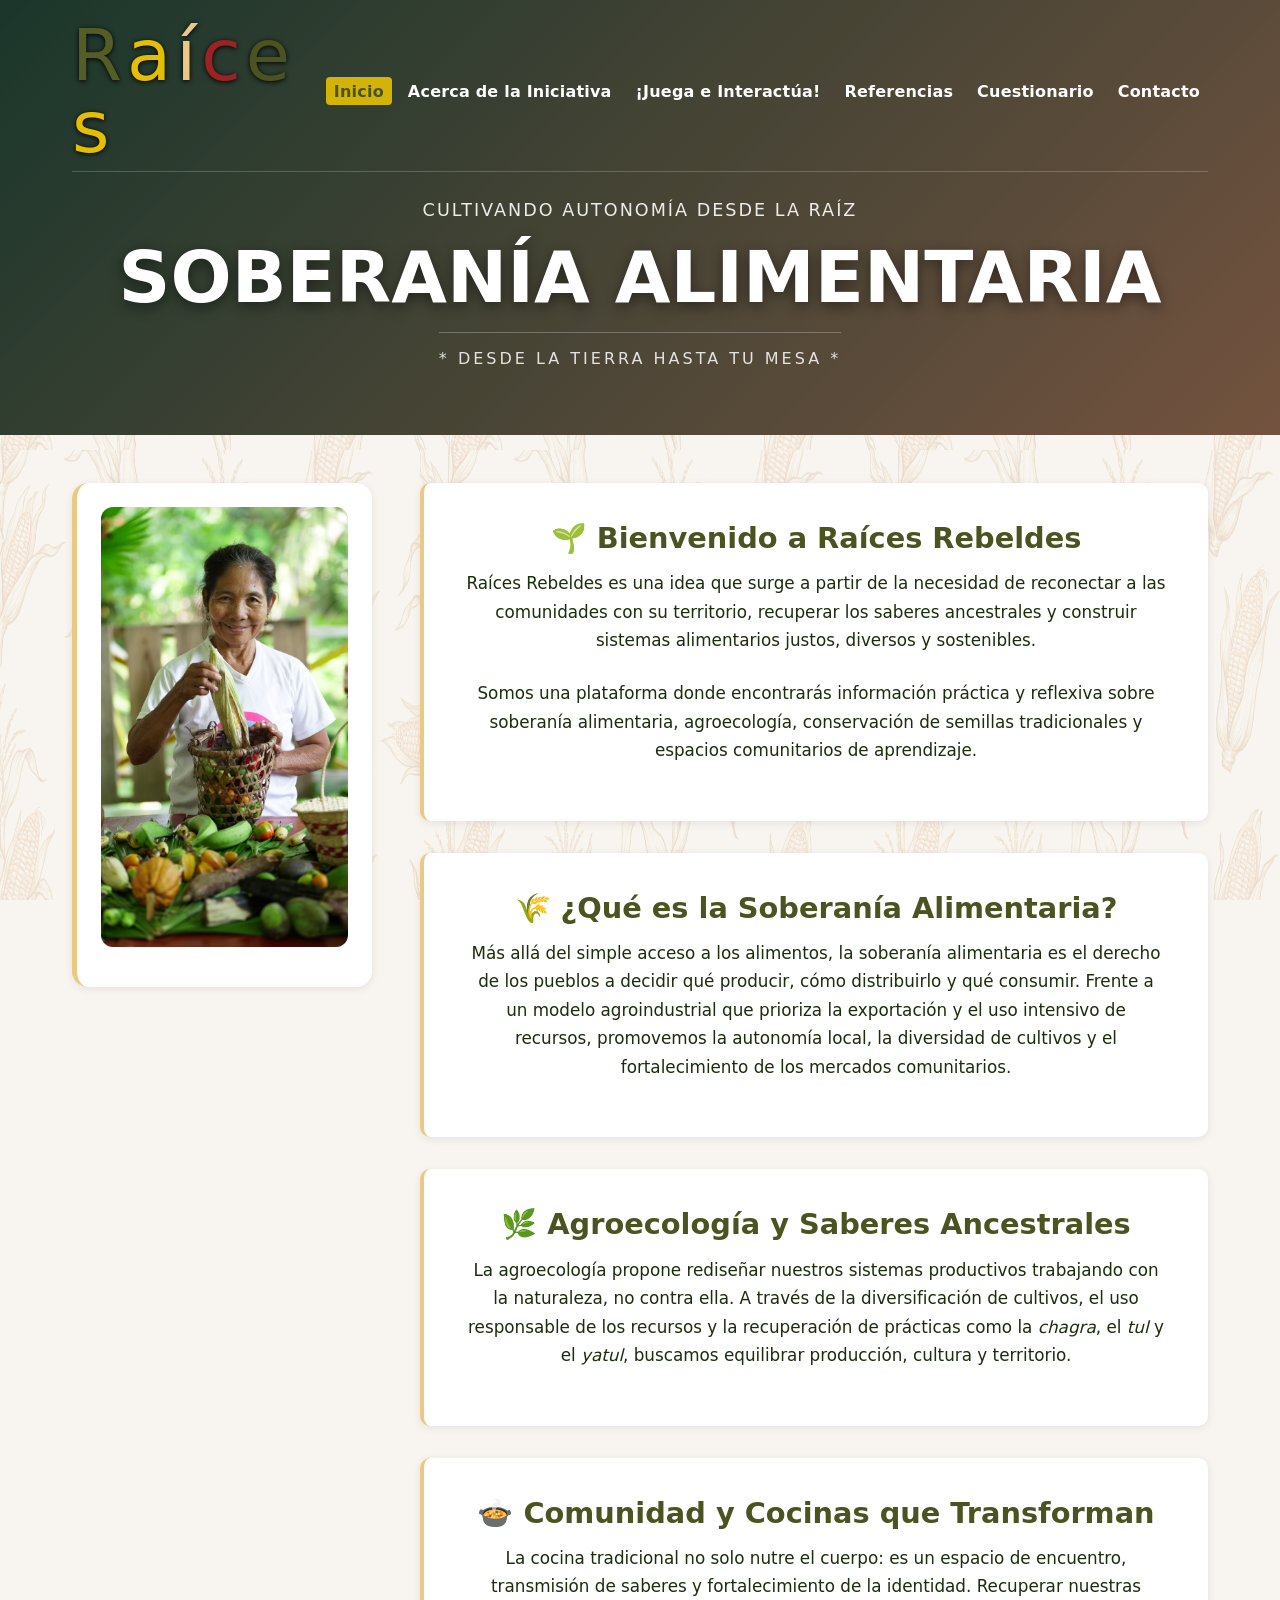
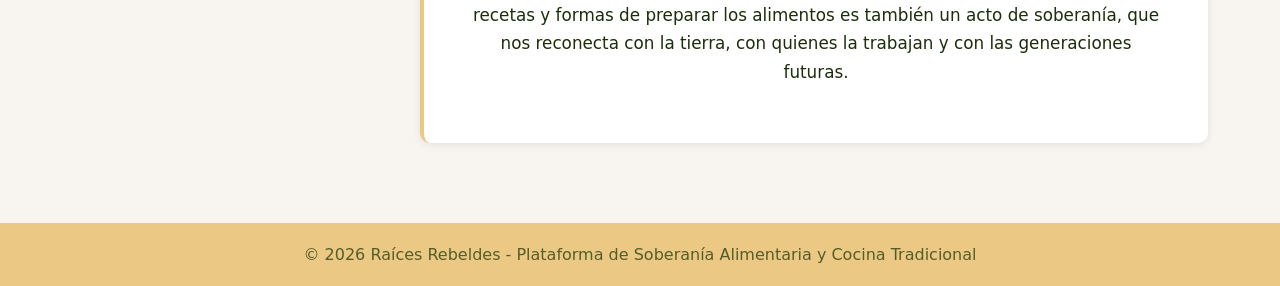
==== index.html @ 88f7b3e6 "Add files via upload" ====
<!DOCTYPE html>
<html lang="es">
<head>
     <link rel="icon" href="images/favicon.ico" type="image/ico">
    <meta charset="UTF-8">
    <meta name="viewport" content="width=device-width, initial-scale=1.0">
    <title>Raíces Rebeldes | Soberanía Alimentaria</title>
    <link rel="stylesheet" href="styles.css">
    <style>
        /* Layout específico para index con aside izquierdo */
        .page-layout {
            display: flex;
            gap: 3rem;
            max-width: 1200px;
            margin: 0 auto;
            padding: 3rem 2rem;
            width: 100%;
            align-items: flex-start;
        }

        .sidebar-left {
            flex: 0 0 300px;
            position: sticky;
            top: 2rem;
            height: fit-content;
            background: white;
            padding: 1.5rem;
            border-radius: 16px;
            box-shadow: var(--shadow-sm);
            border-left: 5px solid var(--color-earth);
        }

        .sidebar-image {
            width: 100%;
            height: auto;
            border-radius: 12px;
            margin-bottom: 1rem;
            object-fit: cover;
            display: block;
        }

        .sidebar-text {
            font-size: 0.95rem;
            color: var(--color-text);
            line-height: 1.6;
            font-weight: 500;
            margin: 0;
        }

        main {
            flex: 1;
            padding: 0;
            margin: 0;
        }

        /* Responsive: En móviles el aside se mueve arriba */
        @media (max-width: 900px) {
            .page-layout {
                flex-direction: column;
                padding: 2rem 1.5rem;
                gap: 2rem;
            }
            .sidebar-left {
                flex: none;
                width: 100%;
                position: static;
                order: -1;
            }
        }
    </style>
    <!-- Precarga la fuente del logo para eliminar el parpadeo -->
<link rel="preload" href="indiano.otf" as="font" type="font/otf" crossorigin>
</head>
<body class="page-home">
    <!-- HEADER RAÍCES REBELDES -->
    <header class="raícesrebeldes-header">
        <div class="container">
            <nav class="navbar">
                <div class="navbar-brand">
                    <a href="index.html" class="brand-title">
                        <span>R</span><span>a</span><span>í</span><span>c</span><span>e</span><span>s</span>
                        </a>
                </div>
                <button class="mobile-toggle" aria-label="Abrir menú">☰</button>
                
                <!-- MENÚ EXACTO COMO LO SOLICITASTE -->
                <ul class="nav-menu">
                    <li><a href="index.html">Inicio</a></li>
                    <li><a href="iniciativa.html">Acerca de la Iniciativa</a></li>
                    <li><a href="juegos.html">¡Juega e Interactúa!</a></li>
                    <li><a href="referencias.html">Referencias</a></li>
                    <li><a href="cuestionario.html">Cuestionario</a></li>
                    <li><a href="contacto.html">Contacto</a></li>
                </ul>
            </nav>
            
            <div class="hero-content">
                <span class="hero-subtitle">CULTIVANDO AUTONOMÍA DESDE LA RAÍZ</span>
                <h1 class="hero-title">SOBERANÍA ALIMENTARIA</h1>
                <p class="hero-tagline">* DESDE LA TIERRA HASTA TU MESA *</p>
            </div>
        </div>
    </header>

    <!-- CONTENIDO PRINCIPAL CON ASIDE IZQUIERDO -->
    <div class="page-layout">
        
        <!-- ASIDE IZQUIERDO -->
        <aside class="sidebar-left">
            <!-- REEMPLAZA "tu-imagen-aqui.jpg" CON LA RUTA REAL DE TU IMAGEN -->
            <img src="images/aside1.jpeg" alt="Mujer Indígena" class="sidebar-image">
        </aside>

        <!-- MAIN CONTENT -->
        <main>
            <div class="content-section">
                <div class="fade-in">
                    <h2>🌱 Bienvenido a Raíces Rebeldes</h2>
                    <p>Raíces Rebeldes es una idea que surge a partir de la necesidad de reconectar a las comunidades con su territorio, recuperar los saberes ancestrales y construir sistemas alimentarios justos, diversos y sostenibles.</p>
                    <p>Somos una plataforma donde encontrarás información práctica y reflexiva sobre soberanía alimentaria, agroecología, conservación de semillas tradicionales y espacios comunitarios de aprendizaje.</p>
                </div>
                
                <div class="fade-in">
                    <h2>🌾 ¿Qué es la Soberanía Alimentaria?</h2>
                    <p>Más allá del simple acceso a los alimentos, la soberanía alimentaria es el derecho de los pueblos a decidir qué producir, cómo distribuirlo y qué consumir. Frente a un modelo agroindustrial que prioriza la exportación y el uso intensivo de recursos, promovemos la autonomía local, la diversidad de cultivos y el fortalecimiento de los mercados comunitarios.</p>
                </div>
                
                <div class="fade-in">
                    <h2>🌿 Agroecología y Saberes Ancestrales</h2>
                    <p>La agroecología propone rediseñar nuestros sistemas productivos trabajando con la naturaleza, no contra ella. A través de la diversificación de cultivos, el uso responsable de los recursos y la recuperación de prácticas como la <em>chagra</em>, el <em>tul</em> y el <em>yatul</em>, buscamos equilibrar producción, cultura y territorio.</p>
                </div>
                
                <div class="fade-in">
                    <h2>🍲 Comunidad y Cocinas que Transforman</h2>
                    <p>La cocina tradicional no solo nutre el cuerpo: es un espacio de encuentro, transmisión de saberes y fortalecimiento de la identidad. Recuperar nuestras recetas y formas de preparar los alimentos es también un acto de soberanía, que nos reconecta con la tierra, con quienes la trabajan y con las generaciones futuras.</p>
                </div>
            </div>
        </main>
    </div>

    <!-- FOOTER -->
    <footer>
        <p>© 2026 Raíces Rebeldes - Plataforma de Soberanía Alimentaria y Cocina Tradicional</p>
    </footer>

    <script src="script.js"></script>
</body>
</html>
---- styles.css ----
/* =========================================
   FUENTE LOCAL SOLO PARA EL LOGO
========================================= */
@font-face {
  font-family: 'Indiano';
  src: url('indiano.otf') format('opentype');
  font-weight: normal;
  font-style: normal;
  font-display: swap;
}

:root {
  /* 🟢 PALETA "Raíces Rebeldes" - Basada en los tonos seleccionados */
  --color-primary: #4b5320; 
  --color-secondary: #9b2323; 
  --color-accent: #d2b306;   
  --color-earth: #EBC985;    

  /* Neutros */
  --color-bg: #f8f5f0;
  --color-text: #1b2e0b;      /* Verde muy oscuro casi negro para texto (legibilidad) */
  --color-text-light: #ffffff;
  --shadow-sm: 0 2px 8px rgba(0,0,0,0.08);
}

*, *::before, *::after {
  margin: 0;
  padding: 0;
  box-sizing: border-box;
}

body {
  background: var(--color-bg) url('images/background.png') repeat;
  background-size: 450px 450px;
  background-attachment: fixed;
  color: var(--color-text);
  font-family: 'Segoe UI', system-ui, sans-serif;
  line-height: 1.6;
  min-height: 100vh;
  display: flex;
  flex-direction: column;
  position: relative;
}

body::before {
  content: '';
  position: fixed;
  top: 0;
  left: 0;
  width: 100%;
  height: 100%;
  background: rgba(248, 245, 240, 0.85);
  pointer-events: none;
  z-index: 0;
}

body > * {
  position: relative;
  z-index: 1;
}

/* ========== HEADER ========== */
.raícesrebeldes-header {
  position: relative;
  background: linear-gradient(135deg, rgba(26, 54, 43, 0.9), rgba(138, 90, 68, 0.8)),
              url('images/banner.jpeg') center/cover no-repeat,
              #1a362b;
  min-height: 35vh;
  max-height: 55vh;
  padding-bottom: 2rem; /* 👈 Extiende el fondo ~2 cm hacia abajo */
  display: flex;
  flex-direction: column;
  z-index: 2;
}

.raícesrebeldes-header .container {
  max-width: 1200px;
  margin: 0 auto;
  padding: 0 2rem;
  width: 100%;
  display: flex;
  flex-direction: column;
  height: 100%;
}

/* ========== NAVBAR OPTIMIZADA ========== */
.navbar {
  display: flex;
  align-items: center;
  justify-content: space-between;
  padding: 1.2rem 0 0.5rem; /* 👈 Top | Horizontal | Bottom (ajusta el último valor) */
  border-bottom: 1px solid rgba(255,255,255,0.2);
  position: relative;
}

.navbar-brand {
  flex: 0 1 auto;
  min-width: 0;
}

/* ========== LOGO MULTICOLOR ========== */
.navbar-brand .brand-title {
  font-family: 'Indiano', 'Segoe UI', system-ui, sans-serif;
  font-size: clamp(2.8rem, 6vw, 4.5rem);
  letter-spacing: 5px;
  line-height: 1.0;
  font-weight: 500;
  text-decoration: none;
  color: unset; /* Elimina el color blanco heredado */
}

/* Cada letra como bloque independiente */
.navbar-brand .brand-title span {
  display: inline-block;
  text-shadow: 0 1px 5px rgb(0, 0, 0); /* Sombra sutil para contraste */
  transition: transform 0.3s ease;
}

/* 🎨 NUEVA PALETA DE COLORES - Logo Raíces Rebeldes */
/*  1. R - Verde Oliva Oscuro */
.navbar-brand .brand-title span:nth-child(1) { color: #555d26; }

/*  2. a - Amarillo */
.navbar-brand .brand-title span:nth-child(2) { color: #E5BE01; }

/*  3. l - Amarillo Mostaza */
.navbar-brand .brand-title span:nth-child(3) { color: #EBC985; }

/*  4. a - Rojo */
.navbar-brand .brand-title span:nth-child(4) { color: #9b2323; }

/*  5. t - Verde Oliva Oscuro (Repite el 1) */
.navbar-brand .brand-title span:nth-child(5) { color: #4b5320; }

/*  6. h - Amarillo (Repite el 2) */
.navbar-brand .brand-title span:nth-child(6) { color: #E5BE01; }

/*  7. e - Amarillo Mostaza (Repite el 3) */
.navbar-brand .brand-title span:nth-child(7) { color: #EBC985; }

/*  8. a - Rojo (Repite el 4) */
.navbar-brand .brand-title span:nth-child(8) { color: #9b2323; }
.nav-menu {
  display: flex;
  list-style: none;
  gap: 0.5rem;          /* Espacio más ajustado entre ítems */
  flex-wrap: nowrap;    /* Obliga a mantenerse en una línea */
  align-items: center;
}

.nav-menu a {
  font-size: 1.0rem;    /* Texto reducido pero legible */
  padding: 0.3rem 0.5rem; /* Relleno interno más pequeño */
  white-space: nowrap;  /* Evita que los textos se partan */
  letter-spacing: 0.2px;
  color: white;
  text-decoration: none;
  font-weight: 600;
  border-radius: 4px;
  transition: all 0.3s;
}

.nav-menu a:hover, .nav-menu a.active {
  background-color: var(--color-accent);
  color: var(--color-primary);
}

.mobile-toggle {
  display: none;
  background: none;
  border: 1px solid rgba(255,255,255,0.3);
  color: white;
  font-size: 1.4rem;
  cursor: pointer;
  padding: 0.3rem 0.6rem;
  border-radius: 4px;
}

.hero-content {
  flex: 1;
  display: flex;
  flex-direction: column;
  justify-content: flex-start; /* 👈 Cambiado de 'center' a 'flex-start' */
  align-items: center;
  text-align: center;
  padding: 1.5rem 1rem 2rem; /* 👈 El PRIMER valor controla la altura exacta */
  color: white;
}

.hero-subtitle {
  font-size: 1.1rem;
  font-weight: 400;
  letter-spacing: 2px;
  text-transform: uppercase;
  margin-bottom: 1rem;
  opacity: 0.9;
}

.hero-title {
  font-size: clamp(2.5rem, 6vw, 4.5rem);
  font-weight: 900;
  line-height: 1.05;
  margin-bottom: 1rem;
  text-shadow: 0 4px 14px rgba(0,0,0,0.45);
}

.hero-tagline {
  font-size: 1rem;
  font-weight: 500;
  letter-spacing: 3px;
  opacity: 0.85;
  border-top: 1px solid rgba(255,255,255,0.3);
  padding-top: 0.8rem;
}

/* ========== MAIN ========== */
main {
  flex: 1;
  max-width: 1000px;
  margin: 0 auto;
  padding: 2.5rem 2rem 1.5rem;
  width: 100%;
  z-index: 1;
}

.content-section > div {
  background: white;
  padding: 2rem;
  margin-bottom: 2rem;
  border-radius: 10px;
  box-shadow: var(--shadow-sm);
  border-left: 4px solid var(--color-earth);
  opacity: 0;
  transform: translateY(20px);
  transition: all 0.6s ease;
}

.content-section > div.fade-in {
  opacity: 1;
  transform: translateY(0);
}

.content-section h2 {
  color: var(--color-primary);
  margin-bottom: 1rem;
  font-size: 1.8rem;
}

.content-section p, .content-section ul {
  margin-top: 0.5rem;
  line-height: 1.7;
}

.content-section ul {
  margin-left: 1.5rem;
}

/* ========== FOOTER ========== */
footer {
  background: var(--color-earth);
  color: #555d26;
  text-align: center;
  padding: 1.2rem 1rem;
  margin-top: auto; /* ✅ Empuja al final sin romper el layout */
  width: 100%;
  z-index: 1;
}

/* ========== BOTONES ========== */
a.doc-type, .doc-type {
  display: inline-block;
  background: var(--color-earth);
  color: white;
  padding: 0.2rem 0.6rem;
  border-radius: 4px;
  font-size: 0.75rem;
  margin-left: 0.5rem;
  font-weight: 600;
  text-decoration: none;
  cursor: pointer;
  transition: all 0.3s ease;
  vertical-align: middle;
  letter-spacing: 0.5px;
}

a.doc-type:hover, .doc-type:hover {
  background: var(--color-primary);
  transform: translateY(-2px);
}

.btn-referencia {
  display: block;
  background: var(--color-earth);
  color: white;
  padding: 0.8rem 1.5rem;
  border-radius: 6px;
  font-size: 0.9rem;
  font-weight: bold;
  text-decoration: none;
  text-transform: uppercase;
  letter-spacing: 1px;
  transition: all 0.3s ease;
  text-align: center;
  margin-top: 1rem;
}

.btn-referencia:hover {
  background: var(--color-primary);
  transform: translateY(-2px);
  box-shadow: 0 4px 8px rgba(0,0,0,0.2);
}

.btn-marco-teorico {
  display: inline-block;
  background: var(--color-earth);
  color: white;
  padding: 1rem 2.5rem;
  border-radius: 50px;
  font-weight: bold;
  font-size: 1.1rem;
  text-decoration: none;
  box-shadow: 0 4px 10px rgba(138,90,68,0.3);
  transition: all 0.3s ease;
  border: 2px solid var(--color-earth);
}

.btn-marco-teorico:hover {
  background: transparent;
  color: var(--color-earth);
  transform: translateY(-2px);
}

/* ========== BANNERS POR PÁGINA ========== */
body.page-home .raícesrebeldes-header {
  background: linear-gradient(135deg, rgba(26, 54, 43, 0.9), rgba(138, 90, 68, 0.8)),
              url('images/banner-home.jpeg') center/cover no-repeat, #1a362b;
}
body.page-contact .raícesrebeldes-header {
  background: linear-gradient(135deg, rgba(26, 54, 43, 0.9), rgba(138, 90, 68, 0.8)),
              url('images/banner-contacto.jpeg') center/cover no-repeat, #1a362b;
}
body.page-quiz .raícesrebeldes-header {
  background: linear-gradient(135deg, rgba(26, 54, 43, 0.9), rgba(138, 90, 68, 0.8)),
              url('images/banner-quiz.jpg') center/cover no-repeat, #1a362b;
}
body.page-references .raícesrebeldes-header {
  background: linear-gradient(135deg, rgba(26, 54, 43, 0.9), rgba(138, 90, 68, 0.8)),
              url('images/banner-references.jpeg') center/cover no-repeat, #1a362b;
}
body.page-juegos .raícesrebeldes-header {
  background: linear-gradient(135deg, rgba(26, 54, 43, 0.9), rgba(138, 90, 68, 0.8)),
              url('images/banner-juegos.jpeg') center/cover no-repeat, #1a362b;
}
body.page-iniciativa .raícesrebeldes-header {
  background: linear-gradient(135deg, rgba(26, 54, 43, 0.9), rgba(138, 90, 68, 0.8)),
              url('images/banner-iniciativa.jpg') center/cover no-repeat, #1a362b;
}

/* ========== ESTILOS JUEGOS ========== */
.game-wrapper {
  max-width: 800px;
  margin: 0 auto;
  background: #222;
  border-radius: 12px;
  overflow: hidden;
  box-shadow: var(--shadow-sm);
  position: relative;
}
.game-wrapper canvas {
  display: block;
  width: 100%;
  height: auto;
  background: #87ceeb;
  touch-action: none;
}
.game-overlay {
  position: absolute;
  top: 0;
  left: 0;
  width: 100%;
  height: 100%;
  display: flex;
  flex-direction: column;
  align-items: center;
  justify-content: center;
  background: rgba(26, 54, 43, 0.85);
  color: white;
  text-align: center;
  padding: 1rem;
  box-sizing: border-box;
  z-index: 10;
}
.game-overlay h2 { font-size: 1.8rem; margin-bottom: 0.5rem; }
.game-overlay p { margin: 0.3rem 0 1rem; font-size: 0.95rem; opacity: 0.9; }
.game-overlay button {
  padding: 0.8rem 2rem;
  background: var(--color-accent);
  color: var(--color-primary);
  border: none;
  border-radius: 50px;
  font-weight: 700;
  cursor: pointer;
  transition: 0.3s;
}
.game-overlay button:hover { transform: translateY(-2px); }
.hidden { display: none !important; }

.touch-controls {
  display: none;
  padding: 0.5rem;
  gap: 0.5rem;
  justify-content: center;
  background: #f8f9fa;
}
.touch-btn {
  padding: 1rem;
  background: #e2e8f0;
  border: none;
  border-radius: 6px;
  font-weight: bold;
  flex: 1;
  cursor: pointer;
}
.region-btn {
  padding: 0.8rem;
  background: white;
  border: 2px solid #cbd5e1;
  border-radius: 8px;
  cursor: pointer;
  font-weight: 600;
  color: var(--color-text);
  transition: 0.2s;
  width: 100%;
  margin-bottom: 0.5rem;
}
.region-btn:hover { border-color: var(--color-earth); background: #f0fdf4; }
.region-btn.correct { background: var(--color-earth); color: white; border-color: var(--color-earth); }
.region-btn.incorrect { background: #e76f51; color: white; border-color: #e76f51; }


/* ========== CENTRADO TÍTULO E INTRO DEL JUEGO ========== */
.content-section .fade-in h2 {
  text-align: center;
  margin-bottom: 0.5rem;
}

/* Centra el párrafo descriptivo debajo del título */
.content-section .fade-in > p,
.content-section .fade-in .quiz-intro {
  text-align: center;
  margin: 0 auto 1.5rem;
  max-width: 700px;
  font-size: 1.05rem;
  color: var(--color-text);
}

/* ========== MEDIA QUERIES ========== */
@media (max-width: 900px) {
    .navbar {
        flex-direction: row;
        justify-content: space-between;
        align-items: center;
    }

    /* Ocultar menú por defecto y limpiar todo rastro de lista */
    .nav-menu {
        display: none;
        flex-direction: column;
        width: 100%;
        order: 3;
        margin-top: 1rem;
        padding: 0;          /* 🔧 Elimina cualquier sangría fantasma */
        list-style: none;    /* 🔧 Elimina viñetas si las hubiera */
        gap: 0.5rem;
    }

    .nav-menu.open {
        display: flex;
    }

    /* Botón hamburguesa seguro */
    .mobile-toggle {
        display: block;
        background: rgba(255, 255, 255, 0.15);
        padding: 0.4rem 0.7rem;
        border: 1px solid rgba(255, 255, 255, 0.3);
        border-radius: 4px;
        color: white;
        font-size: 1.5rem;
        cursor: pointer;
        z-index: 20;
    }

    /* Limpieza de estilos de los enlaces en móvil */
    .nav-menu li {
        width: 100%;
    }

    .nav-menu a {
        display: block;
        padding: 0.6rem 1rem;
        font-size: 1.1rem;
        text-align: left;
        border-radius: 6px;
    }
    
    .navbar-brand .brand-title {
        font-size: clamp(2.2rem, 8vw, 3rem);
    }
}
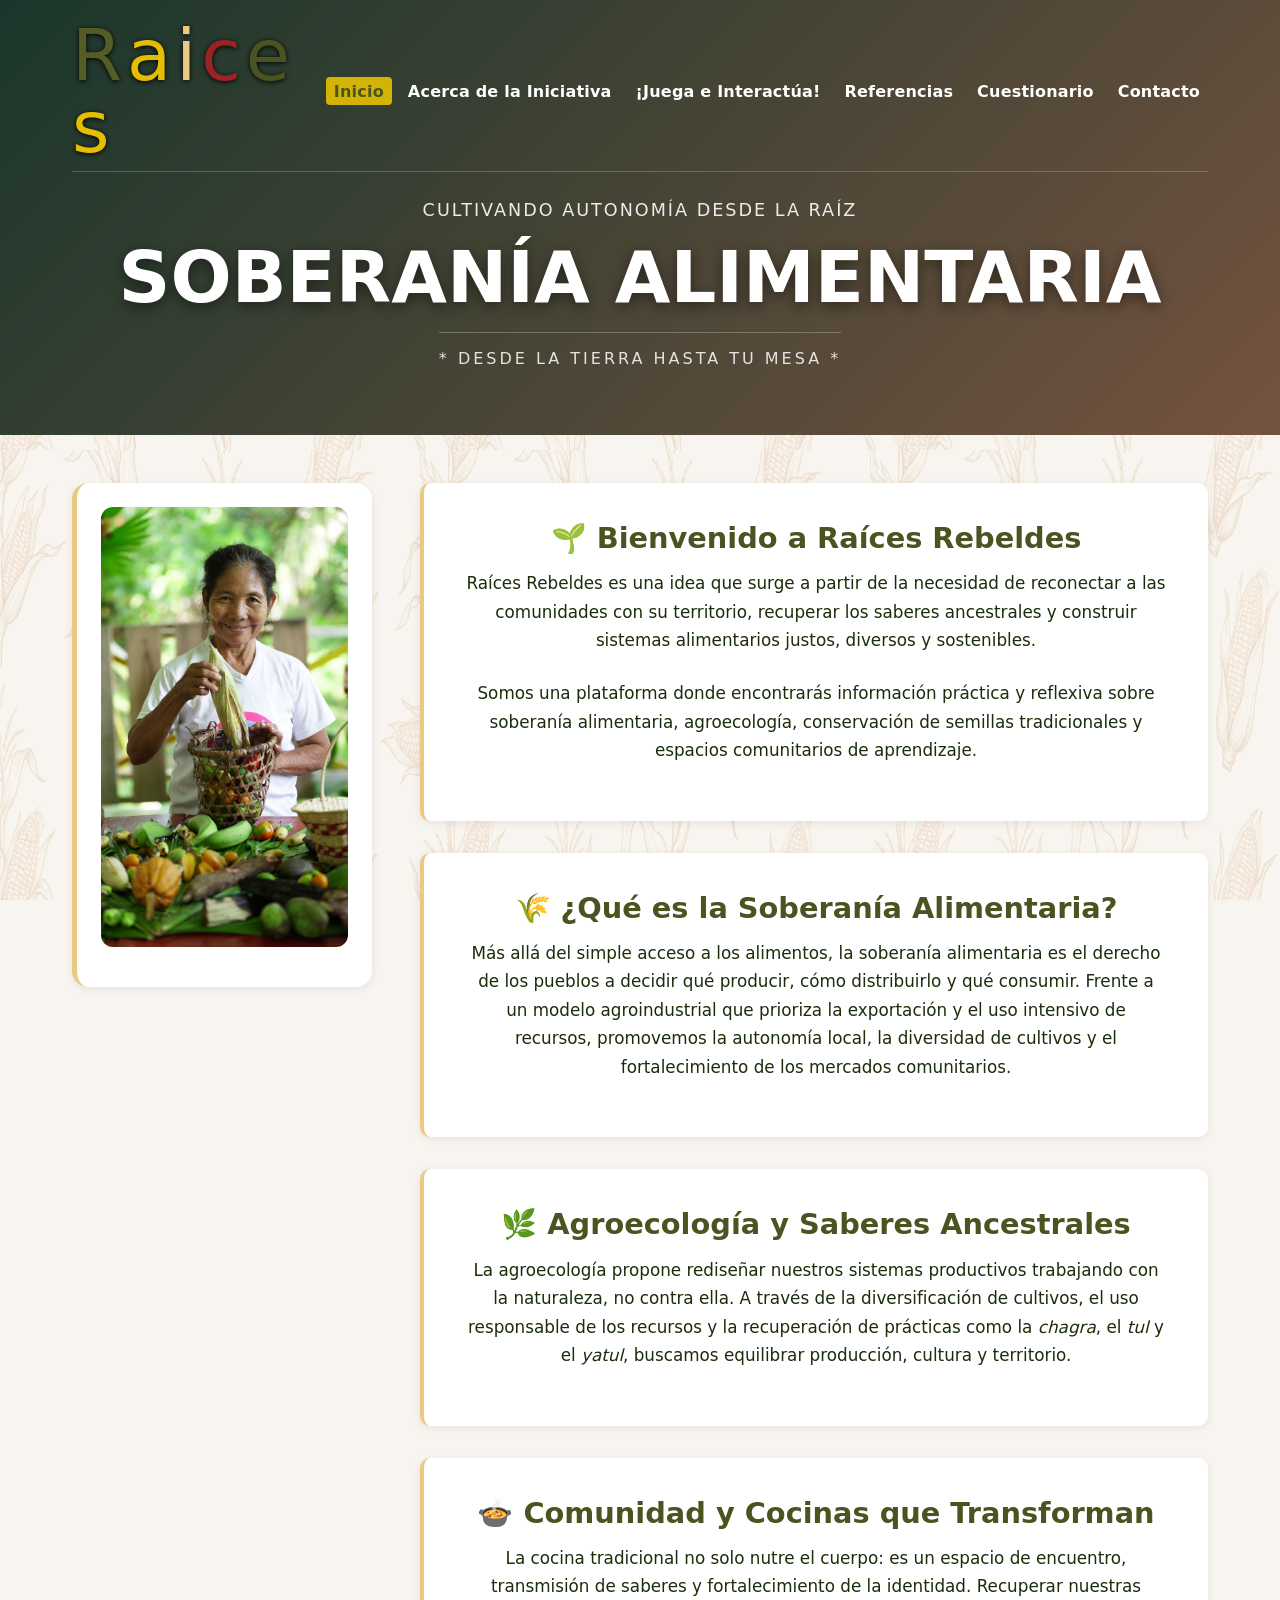
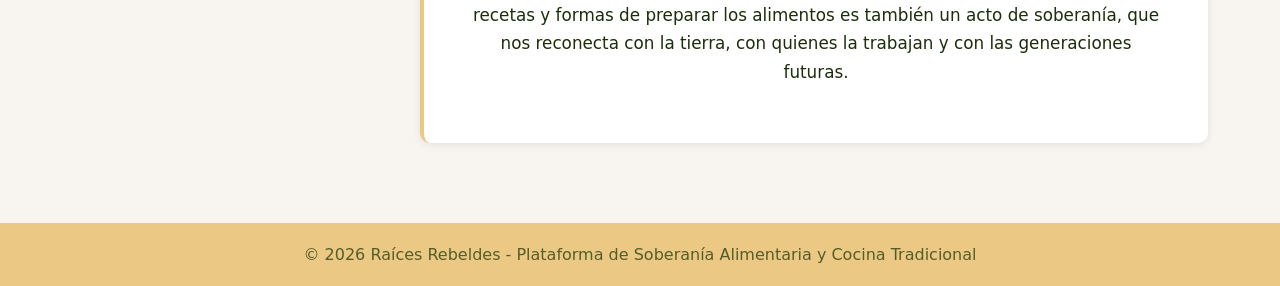
==== commit 86c7c641: "Update index.html" ====
--- a/index.html
+++ b/index.html
@@ -78,7 +78,7 @@
             <nav class="navbar">
                 <div class="navbar-brand">
                     <a href="index.html" class="brand-title">
-                        <span>R</span><span>a</span><span>í</span><span>c</span><span>e</span><span>s</span>
+                        <span>R</span><span>a</span><span>i</span><span>c</span><span>e</span><span>s</span>
                         </a>
                 </div>
                 <button class="mobile-toggle" aria-label="Abrir menú">☰</button>
@@ -145,4 +145,4 @@
 
     <script src="script.js"></script>
 </body>
-</html>+</html>
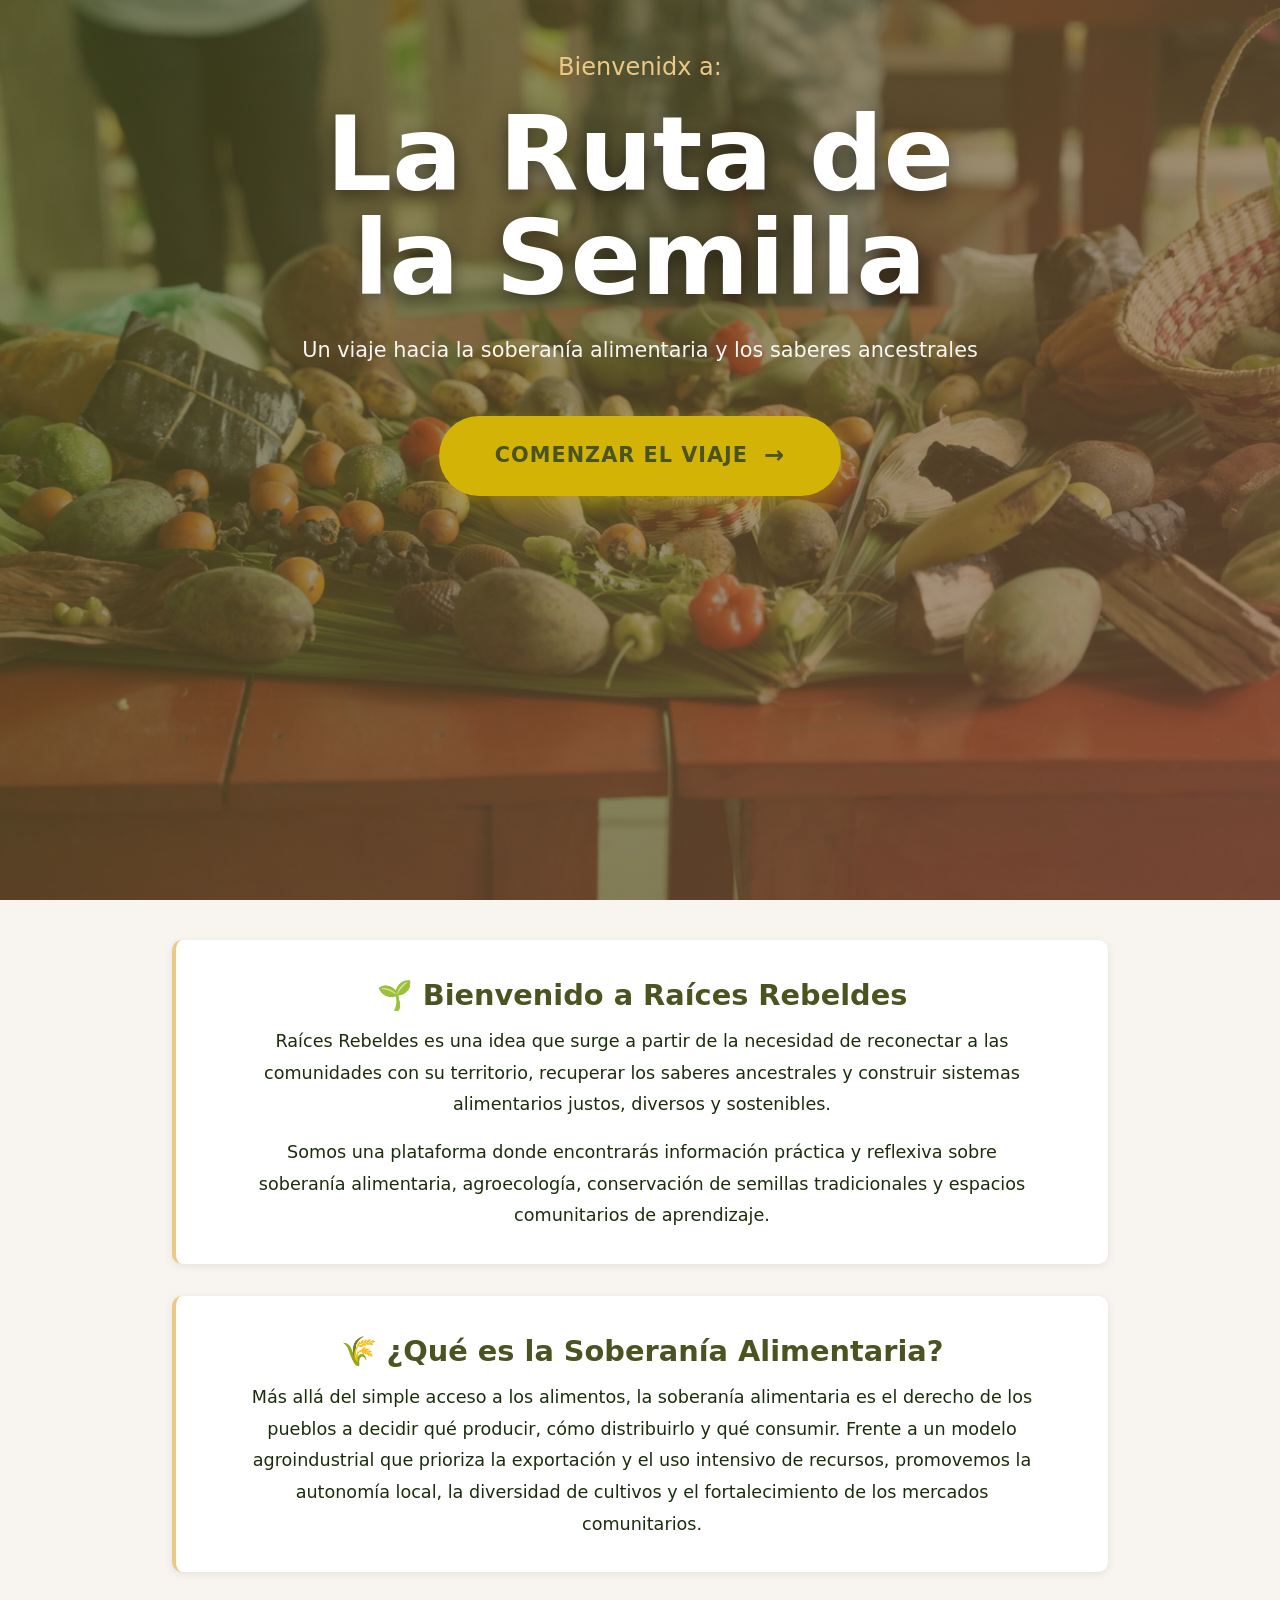
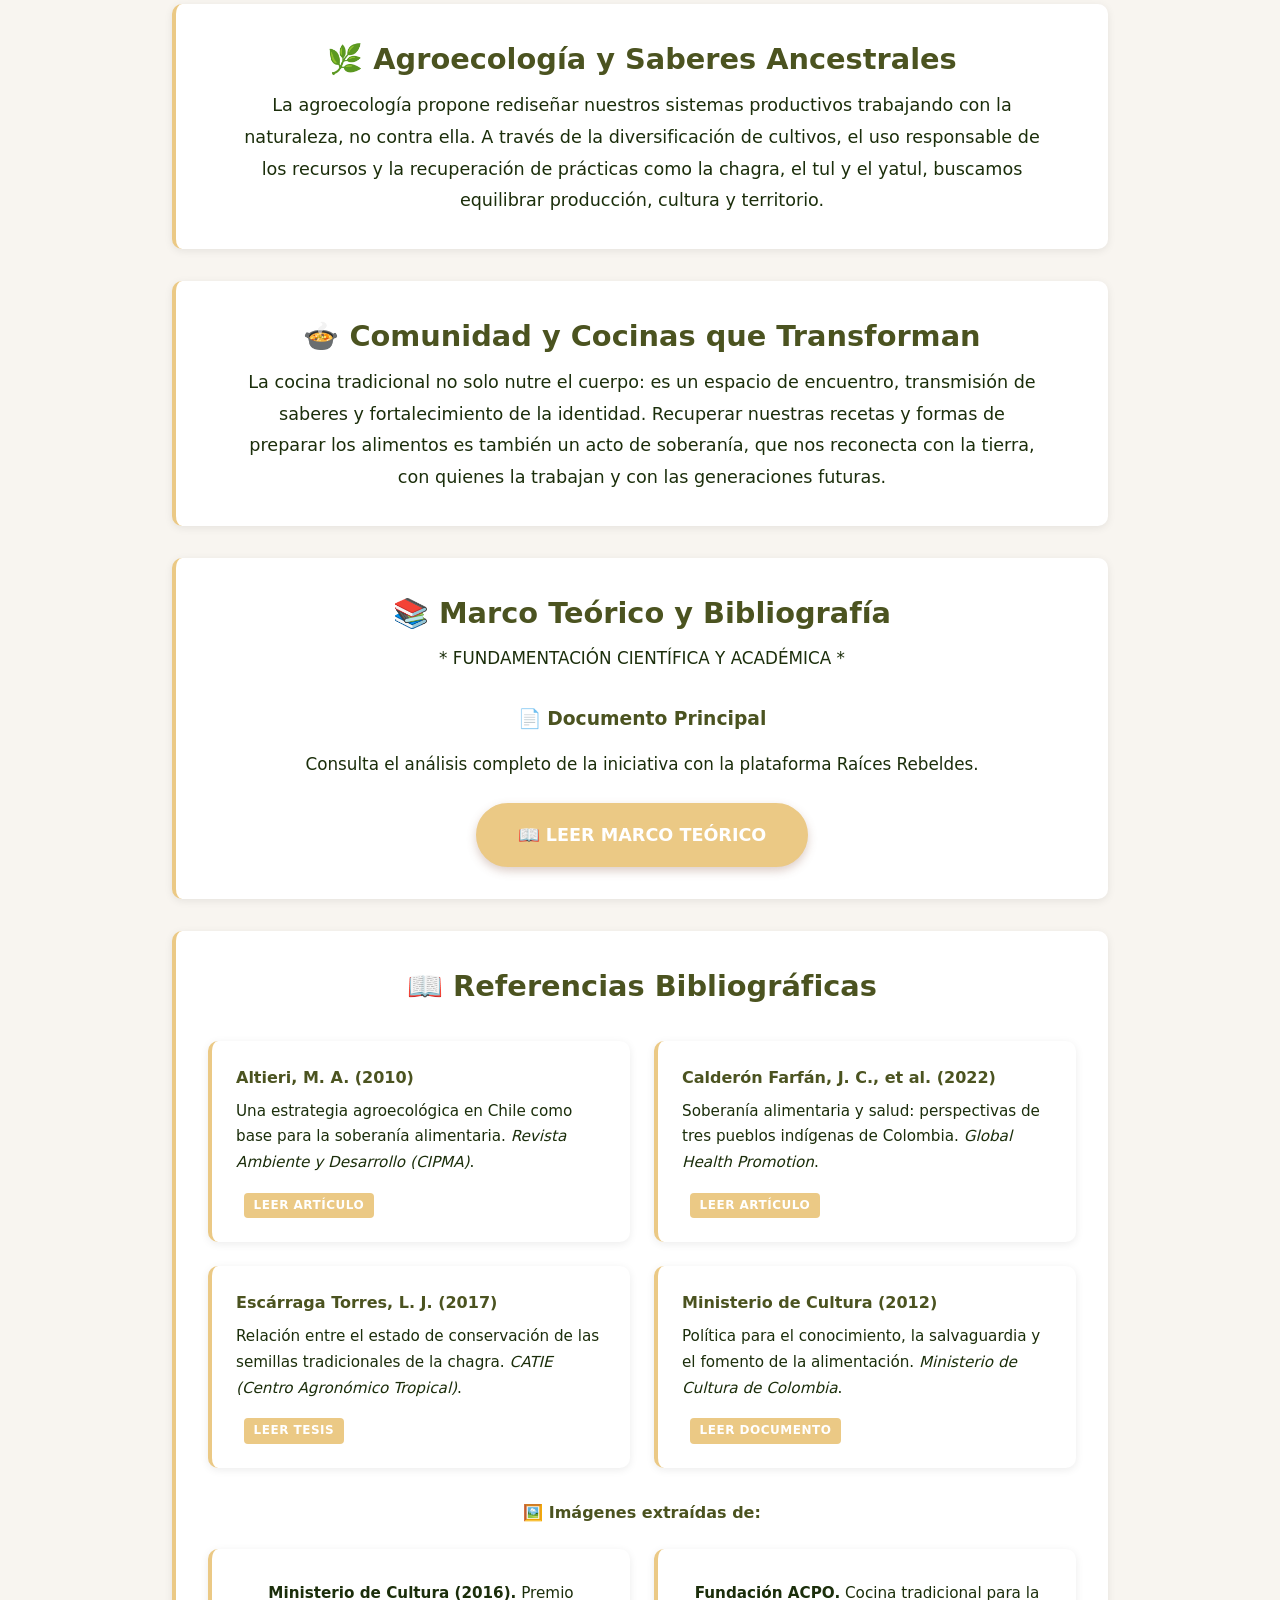
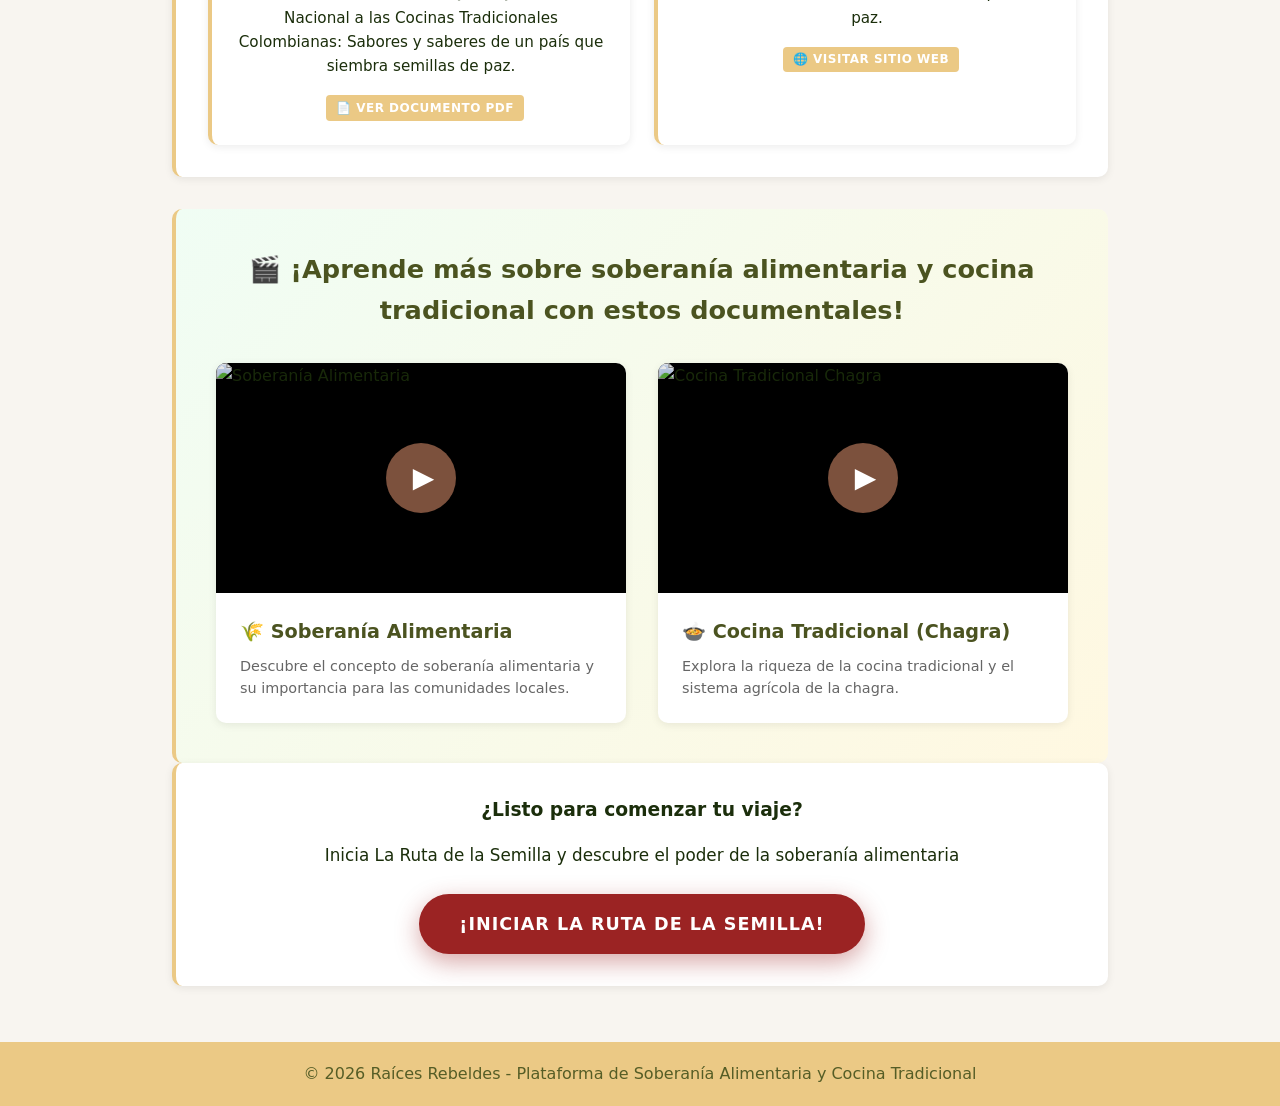
==== commit 28a0dffb: "Add files via upload" ====
--- a/index.html
+++ b/index.html
@@ -1,148 +1,545 @@
 <!DOCTYPE html>
 <html lang="es">
 <head>
-     <link rel="icon" href="images/favicon.ico" type="image/ico">
     <meta charset="UTF-8">
     <meta name="viewport" content="width=device-width, initial-scale=1.0">
-    <title>Raíces Rebeldes | Soberanía Alimentaria</title>
+    <title>Bienvenida | La Ruta de la Semilla - Raíces Rebeldes</title>
     <link rel="stylesheet" href="styles.css">
+    <link rel="icon" type="image/png" href="images/favicon.ico">
     <style>
-        /* Layout específico para index con aside izquierdo */
-        .page-layout {
+        /* =========================================
+           SECCIÓN DE DOCUMENTALES
+           ========================================= */
+        
+        .documentales-section {
+            background: linear-gradient(135deg, #f0fdf4 0%, #fff8e1 100%);
+            padding: 2.5rem;
+            border-radius: 10px;
+            margin-top: 2rem;
+            border-left: 4px solid var(--color-earth);
+        }
+
+        .documentales-section h2 {
+            color: var(--color-primary);
+            text-align: center;
+            margin-bottom: 2rem;
+            font-size: 1.6rem;
+        }
+
+        .video-grid {
+            display: grid;
+            grid-template-columns: repeat(auto-fit, minmax(300px, 1fr));
+            gap: 2rem;
+            margin-top: 2rem;
+        }
+
+        .video-card {
+            background: white;
+            border-radius: 10px;
+            overflow: hidden;
+            box-shadow: var(--shadow-sm);
+            transition: all 0.3s ease;
+            cursor: pointer;
+        }
+
+        .video-card:hover {
+            transform: translateY(-5px);
+            box-shadow: 0 10px 25px rgba(0,0,0,0.15);
+        }
+
+        .video-thumbnail {
+            position: relative;
+            width: 100%;
+            padding-bottom: 56.25%; /* 16:9 aspect ratio */
+            background: #000;
+            overflow: hidden;
+        }
+
+        .video-thumbnail img {
+            position: absolute;
+            top: 0;
+            left: 0;
+            width: 100%;
+            height: 100%;
+            object-fit: cover;
+            opacity: 0.9;
+            transition: opacity 0.3s;
+        }
+
+        .video-card:hover .video-thumbnail img {
+            opacity: 0.7;
+        }
+
+        .play-button {
+            position: absolute;
+            top: 50%;
+            left: 50%;
+            transform: translate(-50%, -50%);
+            width: 70px;
+            height: 70px;
+            background: rgba(138, 90, 68, 0.9);
+            border-radius: 50%;
             display: flex;
-            gap: 3rem;
-            max-width: 1200px;
-            margin: 0 auto;
-            padding: 3rem 2rem;
+            align-items: center;
+            justify-content: center;
+            transition: all 0.3s;
+            z-index: 2;
+        }
+
+        .play-button::after {
+            content: '▶';
+            color: white;
+            font-size: 28px;
+            margin-left: 5px;
+        }
+
+        .video-card:hover .play-button {
+            background: var(--color-primary);
+            transform: translate(-50%, -50%) scale(1.1);
+        }
+
+        .video-info {
+            padding: 1.5rem;
+        }
+
+        .video-info h3 {
+            color: var(--color-primary);
+            margin-bottom: 0.5rem;
+            font-size: 1.2rem;
+        }
+
+        .video-info p {
+            color: #666;
+            font-size: 0.9rem;
+            line-height: 1.5;
+        }
+
+        /* =========================================
+           MODAL DE VIDEOS - CORREGIDO
+           ========================================= */
+        
+        .video-modal-overlay {
+            display: none;
+            position: fixed;
+            top: 0;
+            left: 0;
             width: 100%;
-            align-items: flex-start;
-        }
-
-        .sidebar-left {
-            flex: 0 0 300px;
-            position: sticky;
-            top: 2rem;
-            height: fit-content;
-            background: white;
-            padding: 1.5rem;
-            border-radius: 16px;
-            box-shadow: var(--shadow-sm);
-            border-left: 5px solid var(--color-earth);
-        }
-
-        .sidebar-image {
+            height: 100%;
+            background: rgba(0, 0, 0, 0.92);
+            z-index: 9999; /* Muy alto para cubrir footer y todo */
+            justify-content: center;
+            align-items: center;
+            padding: 2rem;
+            overflow-y: auto;
+        }
+
+        .video-modal-overlay.active {
+            display: flex;
+            animation: fadeIn 0.3s ease;
+        }
+
+        @keyframes fadeIn {
+            from { opacity: 0; }
+            to { opacity: 1; }
+        }
+
+        .video-modal-wrapper {
+            position: relative;
             width: 100%;
-            height: auto;
+            max-width: 960px;
+            background: #000;
             border-radius: 12px;
-            margin-bottom: 1rem;
-            object-fit: cover;
+            overflow: hidden;
+            box-shadow: 0 20px 60px rgba(0,0,0,0.5);
+        }
+
+        /* Botón X para cerrar - Grande y visible */
+        .video-modal-close-btn {
+            position: absolute;
+            top: -50px;
+            right: 0;
+            width: 44px;
+            height: 44px;
+            background: var(--color-earth);
+            border: 2px solid rgba(255,255,255,0.3);
+            border-radius: 50%;
+            color: white;
+            font-size: 22px;
+            font-weight: bold;
+            cursor: pointer;
+            display: flex;
+            align-items: center;
+            justify-content: center;
+            transition: all 0.3s ease;
+            z-index: 10;
+            line-height: 1;
+        }
+
+        .video-modal-close-btn:hover {
+            background: #c0392b;
+            border-color: white;
+            transform: scale(1.1) rotate(90deg);
+        }
+
+        .video-modal-wrapper iframe {
+            width: 100%;
+            height: 540px;
+            border: none;
             display: block;
         }
 
-        .sidebar-text {
-            font-size: 0.95rem;
-            color: var(--color-text);
-            line-height: 1.6;
-            font-weight: 500;
-            margin: 0;
-        }
-
-        main {
-            flex: 1;
-            padding: 0;
-            margin: 0;
-        }
-
-        /* Responsive: En móviles el aside se mueve arriba */
-        @media (max-width: 900px) {
-            .page-layout {
-                flex-direction: column;
-                padding: 2rem 1.5rem;
-                gap: 2rem;
+        /* Responsive para móviles */
+        @media (max-width: 768px) {
+            .video-modal-overlay {
+                padding: 1rem;
             }
-            .sidebar-left {
-                flex: none;
-                width: 100%;
-                position: static;
-                order: -1;
+            .video-modal-wrapper iframe {
+                height: 280px;
             }
+            .video-modal-close-btn {
+                top: -44px;
+                width: 38px;
+                height: 38px;
+                font-size: 18px;
+            }
+            .video-grid {
+                grid-template-columns: 1fr;
+            }
+        }
+
+        /* =========================================
+           ANIMACIÓN DE SEMILLA GERMINANDO CON GIF
+           ========================================= */
+
+        #seedAnimation {
+            display: none;
+            position: fixed;
+            top: 0;
+            left: 0;
+            width: 100%;
+            height: 100%;
+            background: black;
+            z-index: 10000;
+            justify-content: center;
+            align-items: center;
+            animation: fadeIn 0.5s ease;
+        }
+
+        #seedAnimation.active {
+            display: flex;
+        }
+
+        .seed-gif {
+            max-width: 300px;
+            max-height: 300px;
+            border-radius: 10px;
+        }
+
+        @keyframes fadeIn {
+            from { opacity: 0; }
+            to { opacity: 1; }
+        }
+
+        @keyframes fadeOut {
+            from { opacity: 1; }
+            to { opacity: 0; }
+        }
+
+        #seedAnimation.fade-out {
+            animation: fadeOut 1s ease forwards;
         }
     </style>
-    <!-- Precarga la fuente del logo para eliminar el parpadeo -->
-<link rel="preload" href="indiano.otf" as="font" type="font/otf" crossorigin>
 </head>
-<body class="page-home">
-    <!-- HEADER RAÍCES REBELDES -->
+<body class="page-bienvenida">
     <header class="raícesrebeldes-header">
         <div class="container">
-            <nav class="navbar">
-                <div class="navbar-brand">
-                    <a href="index.html" class="brand-title">
-                        <span>R</span><span>a</span><span>i</span><span>c</span><span>e</span><span>s</span>
-                        </a>
-                </div>
-                <button class="mobile-toggle" aria-label="Abrir menú">☰</button>
-                
-                <!-- MENÚ EXACTO COMO LO SOLICITASTE -->
-                <ul class="nav-menu">
-                    <li><a href="index.html">Inicio</a></li>
-                    <li><a href="iniciativa.html">Acerca de la Iniciativa</a></li>
-                    <li><a href="juegos.html">¡Juega e Interactúa!</a></li>
-                    <li><a href="referencias.html">Referencias</a></li>
-                    <li><a href="cuestionario.html">Cuestionario</a></li>
-                    <li><a href="contacto.html">Contacto</a></li>
-                </ul>
-            </nav>
-            
-            <div class="hero-content">
-                <span class="hero-subtitle">CULTIVANDO AUTONOMÍA DESDE LA RAÍZ</span>
-                <h1 class="hero-title">SOBERANÍA ALIMENTARIA</h1>
-                <p class="hero-tagline">* DESDE LA TIERRA HASTA TU MESA *</p>
+            <div class="hero-content bienvenida-hero">
+                <p class="hero-greeting">Bienvenidx a:</p>
+                <h1 class="hero-title-ruta">La Ruta de<br>la Semilla</h1>
+                <p class="hero-subtitle-ruta">Un viaje hacia la soberanía alimentaria y los saberes ancestrales</p>
+                <a href="#contenido" class="btn-iniciar-ruta">
+                    <span>Comenzar el Viaje</span>
+                    <span class="arrow">→</span>
+                </a>
             </div>
         </div>
     </header>
 
-    <!-- CONTENIDO PRINCIPAL CON ASIDE IZQUIERDO -->
-    <div class="page-layout">
-        
-        <!-- ASIDE IZQUIERDO -->
-        <aside class="sidebar-left">
-            <!-- REEMPLAZA "tu-imagen-aqui.jpg" CON LA RUTA REAL DE TU IMAGEN -->
-            <img src="images/aside1.jpeg" alt="Mujer Indígena" class="sidebar-image">
-        </aside>
-
-        <!-- MAIN CONTENT -->
-        <main>
-            <div class="content-section">
+    <main id="contenido">
+        <div class="container">
+            <!-- Sección: Bienvenida Raíces Rebeldes -->
+            <section class="content-section">
+                <div class="fade-in" style="text-align: center;">
+                    <h2>🌱 Bienvenido a Raíces Rebeldes</h2>
+                    <p style="font-size: 1.1rem; line-height: 1.8; max-width: 800px; margin: 0 auto;">
+                        Raíces Rebeldes es una idea que surge a partir de la necesidad de reconectar a las comunidades con su territorio, recuperar los saberes ancestrales y construir sistemas alimentarios justos, diversos y sostenibles.
+                    </p>
+                    <p style="font-size: 1.1rem; line-height: 1.8; max-width: 800px; margin: 1rem auto 0;">
+                        Somos una plataforma donde encontrarás información práctica y reflexiva sobre soberanía alimentaria, agroecología, conservación de semillas tradicionales y espacios comunitarios de aprendizaje.
+                    </p>
+                </div>
+            </section>
+
+            <!-- Sección: Soberanía Alimentaria -->
+            <section class="content-section">
+                <div class="fade-in" style="text-align: center;">
+                    <h2>🌾 ¿Qué es la Soberanía Alimentaria?</h2>
+                    <p style="font-size: 1.1rem; line-height: 1.8; max-width: 800px; margin: 0 auto;">
+                        Más allá del simple acceso a los alimentos, la soberanía alimentaria es el derecho de los pueblos a decidir qué producir, cómo distribuirlo y qué consumir. Frente a un modelo agroindustrial que prioriza la exportación y el uso intensivo de recursos, promovemos la autonomía local, la diversidad de cultivos y el fortalecimiento de los mercados comunitarios.
+                    </p>
+                </div>
+            </section>
+
+            <!-- Sección: Agroecología y Saberes Ancestrales -->
+            <section class="content-section">
+                <div class="fade-in" style="text-align: center;">
+                    <h2>🌿 Agroecología y Saberes Ancestrales</h2>
+                    <p style="font-size: 1.1rem; line-height: 1.8; max-width: 800px; margin: 0 auto;">
+                        La agroecología propone rediseñar nuestros sistemas productivos trabajando con la naturaleza, no contra ella. A través de la diversificación de cultivos, el uso responsable de los recursos y la recuperación de prácticas como la chagra, el tul y el yatul, buscamos equilibrar producción, cultura y territorio.
+                    </p>
+                </div>
+            </section>
+
+            <!-- Sección: Comunidad y Cocinas que Transforman -->
+            <section class="content-section">
+                <div class="fade-in" style="text-align: center;">
+                    <h2>🍲 Comunidad y Cocinas que Transforman</h2>
+                    <p style="font-size: 1.1rem; line-height: 1.8; max-width: 800px; margin: 0 auto;">
+                        La cocina tradicional no solo nutre el cuerpo: es un espacio de encuentro, transmisión de saberes y fortalecimiento de la identidad. Recuperar nuestras recetas y formas de preparar los alimentos es también un acto de soberanía, que nos reconecta con la tierra, con quienes la trabajan y con las generaciones futuras.
+                    </p>
+                </div>
+            </section>
+
+            <!-- Sección: Marco Teórico -->
+            <section class="content-section">
+                <div class="fade-in" style="text-align: center;">
+                    <h2>📚 Marco Teórico y Bibliografía</h2>
+                    <p style="margin-bottom: 2rem;">* FUNDAMENTACIÓN CIENTÍFICA Y ACADÉMICA *</p>
+                    
+                    <h3 style="color: var(--color-primary); margin-bottom: 1rem;">📄 Documento Principal</h3>
+                    <p style="margin-bottom: 1.5rem;">Consulta el análisis completo de la iniciativa con la plataforma Raíces Rebeldes.</p>
+                    <a href="https://docs.google.com/document/d/1LQt14Q_6_8hv11XuClfkYHJRjOQcjgAShgik4lCqGyA/edit?usp=sharing" class="btn-marco-teorico" target="_blank">
+                        📖 LEER MARCO TEÓRICO
+                    </a>
+                </div>
+            </section>
+
+            <!-- Sección: Referencias Bibliográficas en Info Cards -->
+            <section class="content-section">
                 <div class="fade-in">
-                    <h2>🌱 Bienvenido a Raíces Rebeldes</h2>
-                    <p>Raíces Rebeldes es una idea que surge a partir de la necesidad de reconectar a las comunidades con su territorio, recuperar los saberes ancestrales y construir sistemas alimentarios justos, diversos y sostenibles.</p>
-                    <p>Somos una plataforma donde encontrarás información práctica y reflexiva sobre soberanía alimentaria, agroecología, conservación de semillas tradicionales y espacios comunitarios de aprendizaje.</p>
-                </div>
+                    <h2 style="text-align: center; margin-bottom: 2rem;">📖 Referencias Bibliográficas</h2>
+                    
+                    <div class="referencias-grid" style="display: grid; grid-template-columns: repeat(auto-fit, minmax(280px, 1fr)); gap: 1.5rem;">
+                        <!-- Card 1 -->
+                        <div class="info-card" style="background: white; padding: 1.5rem; border-radius: 10px; border-left: 4px solid var(--color-earth); box-shadow: var(--shadow-sm);">
+                            <h4 style="color: var(--color-primary); margin-bottom: 0.5rem;">Altieri, M. A. (2010)</h4>
+                            <p style="font-size: 0.95rem; color: var(--color-text); margin-bottom: 1rem;">
+                                Una estrategia agroecológica en Chile como base para la soberanía alimentaria. <em>Revista Ambiente y Desarrollo (CIPMA)</em>.
+                            </p>
+                            <a href="https://drive.google.com/file/d/1WZcNT8D-2sS5MreLeWEL0c9d9bblxTF0/view?usp=drive_link" class="doc-type" target="_blank">LEER ARTÍCULO</a>
+                        </div>
+
+                        <!-- Card 2 -->
+                        <div class="info-card" style="background: white; padding: 1.5rem; border-radius: 10px; border-left: 4px solid var(--color-earth); box-shadow: var(--shadow-sm);">
+                            <h4 style="color: var(--color-primary); margin-bottom: 0.5rem;">Calderón Farfán, J. C., et al. (2022)</h4>
+                            <p style="font-size: 0.95rem; color: var(--color-text); margin-bottom: 1rem;">
+                                Soberanía alimentaria y salud: perspectivas de tres pueblos indígenas de Colombia. <em>Global Health Promotion</em>.
+                            </p>
+                            <a href="https://drive.google.com/file/d/1rvOdbrBAKMvTZ5F_waWY8kH9WcRT8_I1/view?usp=drive_link" class="doc-type" target="_blank">LEER ARTÍCULO</a>
+                        </div>
+
+                        <!-- Card 3 -->
+                        <div class="info-card" style="background: white; padding: 1.5rem; border-radius: 10px; border-left: 4px solid var(--color-earth); box-shadow: var(--shadow-sm);">
+                            <h4 style="color: var(--color-primary); margin-bottom: 0.5rem;">Escárraga Torres, L. J. (2017)</h4>
+                            <p style="font-size: 0.95rem; color: var(--color-text); margin-bottom: 1rem;">
+                                Relación entre el estado de conservación de las semillas tradicionales de la chagra. <em>CATIE (Centro Agronómico Tropical)</em>.
+                            </p>
+                            <a href="https://drive.google.com/file/d/1alfeOU5WANouK-N_OADL54tnWIOtrwZE/view?usp=drive_link" class="doc-type" target="_blank">LEER TESIS</a>
+                        </div>
+
+                        <!-- Card 4 -->
+                        <div class="info-card" style="background: white; padding: 1.5rem; border-radius: 10px; border-left: 4px solid var(--color-earth); box-shadow: var(--shadow-sm);">
+                            <h4 style="color: var(--color-primary); margin-bottom: 0.5rem;">Ministerio de Cultura (2012)</h4>
+                            <p style="font-size: 0.95rem; color: var(--color-text); margin-bottom: 1rem;">
+                                Política para el conocimiento, la salvaguardia y el fomento de la alimentación. <em>Ministerio de Cultura de Colombia</em>.
+                            </p>
+                            <a href="https://drive.google.com/file/d/1gLEMX0YU1NRLmaGgSDGZcmXlhoveMtqI/view?usp=drive_link" class="doc-type" target="_blank">LEER DOCUMENTO</a>
+                        </div>
+                    </div>
+
+                    <!-- Fuentes de imágenes lado a lado -->
+                    <div style="margin-top: 2rem; text-align: center;">
+                        <h4 style="color: var(--color-primary); margin-bottom: 1.5rem;">🖼️ Imágenes extraídas de:</h4>
+                        
+                        <div class="fuentes-grid" style="display: flex; flex-wrap: wrap; gap: 1.5rem; justify-content: center; align-items: stretch;">
+                            <div class="info-card" style="flex: 1 1 300px; max-width: 450px; background: white; padding: 1.5rem; border-radius: 10px; border-left: 4px solid var(--color-earth); box-shadow: var(--shadow-sm);">
+                                <p style="font-size: 0.95rem; line-height: 1.6; margin-bottom: 1rem;">
+                                    <strong>Ministerio de Cultura (2016).</strong> Premio Nacional a las Cocinas Tradicionales Colombianas: Sabores y saberes de un país que siembra semillas de paz.
+                                </p>
+                                <a href="https://patrimonio.mincultura.gov.co/Documents/Premio%20Nacional%20a%20las%20Cocinas%20Tradicionales.pdf" class="doc-type" target="_blank" style="display: inline-block;">📄 VER DOCUMENTO PDF</a>
+                            </div>
+                            
+                            <div class="info-card" style="flex: 1 1 300px; max-width: 450px; background: white; padding: 1.5rem; border-radius: 10px; border-left: 4px solid var(--color-earth); box-shadow: var(--shadow-sm);">
+                                <p style="font-size: 0.95rem; line-height: 1.6; margin-bottom: 1rem;">
+                                    <strong>Fundación ACPO.</strong> Cocina tradicional para la paz.
+                                </p>
+                                <a href="https://fundacionacpo.org/cocina-tradicional-para-la-paz/" class="doc-type" target="_blank" style="display: inline-block;">🌐 VISITAR SITIO WEB</a>
+                            </div>
+                        </div>
+                    </div>
+                </div>
+            </section>
+
+            <!-- Sección: Videos Educativos -->
+            <div class="fade-in documentales-section">
+                <h2>🎬 ¡Aprende más sobre soberanía alimentaria y cocina tradicional con estos documentales!</h2>
                 
+                <div class="video-grid">
+                    <!-- Video 1: Soberanía Alimentaria -->
+                    <div class="video-card" onclick="openVideoModal('O4gn1GpoP70')">
+                        <div class="video-thumbnail">
+                            <img src="https://img.youtube.com/vi/O4gn1GpoP70/maxresdefault.jpg" alt="Soberanía Alimentaria">
+                            <div class="play-button"></div>
+                        </div>
+                        <div class="video-info">
+                            <h3>🌾 Soberanía Alimentaria</h3>
+                            <p>Descubre el concepto de soberanía alimentaria y su importancia para las comunidades locales.</p>
+                        </div>
+                    </div>
+
+                    <!-- Video 2: Cocina Tradicional (Chagra) -->
+                    <div class="video-card" onclick="openVideoModal('FF-xIHXWs0o')">
+                        <div class="video-thumbnail">
+                            <img src="https://img.youtube.com/vi/FF-xIHXWs0o/maxresdefault.jpg" alt="Cocina Tradicional Chagra">
+                            <div class="play-button"></div>
+                        </div>
+                        <div class="video-info">
+                            <h3>🍲 Cocina Tradicional (Chagra)</h3>
+                            <p>Explora la riqueza de la cocina tradicional y el sistema agrícola de la chagra.</p>
+                            
+                        </div>
+                    </div>
+                </div>
+            </div>
+
+            <!-- Botón final -->
+            <section class="content-section" style="text-align: center;">
                 <div class="fade-in">
-                    <h2>🌾 ¿Qué es la Soberanía Alimentaria?</h2>
-                    <p>Más allá del simple acceso a los alimentos, la soberanía alimentaria es el derecho de los pueblos a decidir qué producir, cómo distribuirlo y qué consumir. Frente a un modelo agroindustrial que prioriza la exportación y el uso intensivo de recursos, promovemos la autonomía local, la diversidad de cultivos y el fortalecimiento de los mercados comunitarios.</p>
-                </div>
-                
-                <div class="fade-in">
-                    <h2>🌿 Agroecología y Saberes Ancestrales</h2>
-                    <p>La agroecología propone rediseñar nuestros sistemas productivos trabajando con la naturaleza, no contra ella. A través de la diversificación de cultivos, el uso responsable de los recursos y la recuperación de prácticas como la <em>chagra</em>, el <em>tul</em> y el <em>yatul</em>, buscamos equilibrar producción, cultura y territorio.</p>
-                </div>
-                
-                <div class="fade-in">
-                    <h2>🍲 Comunidad y Cocinas que Transforman</h2>
-                    <p>La cocina tradicional no solo nutre el cuerpo: es un espacio de encuentro, transmisión de saberes y fortalecimiento de la identidad. Recuperar nuestras recetas y formas de preparar los alimentos es también un acto de soberanía, que nos reconecta con la tierra, con quienes la trabajan y con las generaciones futuras.</p>
-                </div>
-            </div>
-        </main>
-    </div>
-
-    <!-- FOOTER -->
+                    <h3 style="margin-bottom: 1rem;">¿Listo para comenzar tu viaje?</h3>
+                    <p style="margin-bottom: 1.5rem;">Inicia La Ruta de la Semilla y descubre el poder de la soberanía alimentaria</p>
+                    <a href="estacionuno.html" class="btn-empezar-ahora" style="padding: 1rem 2.5rem; font-size: 1.1rem;" onclick="startJourney(event)">
+                        ¡Iniciar La Ruta de la Semilla!
+                    </a>
+                </div>
+            </section>
+        </div>
+    </main>
+
     <footer>
         <p>© 2026 Raíces Rebeldes - Plataforma de Soberanía Alimentaria y Cocina Tradicional</p>
     </footer>
 
-    <script src="script.js"></script>
+    <!-- MODAL DE VIDEOS - FUERA DEL MAIN PARA EVITAR CONFLICTOS -->
+    <div id="videoModal" class="video-modal-overlay" onclick="closeVideoModalOnBackground(event)">
+        <div class="video-modal-wrapper">
+            <!-- BOTÓN X PARA CERRAR -->
+            <button class="video-modal-close-btn" onclick="closeVideoModal()" title="Cerrar video">✕</button>
+            <iframe id="videoFrame" src="" allow="accelerometer; autoplay; clipboard-write; encrypted-media; gyroscope; picture-in-picture" allowfullscreen></iframe>
+        </div>
+    </div>
+
+    <!-- ANIMACIÓN DE SEMILLA GERMINANDO CON GIF -->
+    <div id="seedAnimation">
+        <img src="images/semillagerminando.gif" alt="Semilla germinando" class="seed-gif">
+    </div>
+
+    <script>
+        document.addEventListener('DOMContentLoaded', function() {
+            const observer = new IntersectionObserver((entries) => {
+                entries.forEach(entry => {
+                    if (entry.isIntersecting) {
+                        entry.target.classList.add('fade-in');
+                    }
+                });
+            }, { threshold: 0.1 });
+
+            document.querySelectorAll('.content-section > div').forEach(el => {
+                observer.observe(el);
+            });
+
+            document.querySelector('.btn-iniciar-ruta')?.addEventListener('click', function(e) {
+                e.preventDefault();
+                document.querySelector('#contenido')?.scrollIntoView({ behavior: 'smooth' });
+            });
+        });
+
+        // Función para abrir modal de video
+        function openVideoModal(videoId) {
+            const modal = document.getElementById('videoModal');
+            const frame = document.getElementById('videoFrame');
+            
+            // Cargar video con autoplay
+            frame.src = `https://www.youtube.com/embed/${videoId}?autoplay=1&rel=0`;
+            
+            // Mostrar modal
+            modal.classList.add('active');
+            
+            // Bloquear scroll del body
+            document.body.style.overflow = 'hidden';
+        }
+
+        // Función para cerrar modal
+        function closeVideoModal() {
+            const modal = document.getElementById('videoModal');
+            const frame = document.getElementById('videoFrame');
+            
+            // Limpiar iframe para detener video
+            frame.src = '';
+            
+            // Ocultar modal
+            modal.classList.remove('active');
+            
+            // Restaurar scroll del body
+            document.body.style.overflow = '';
+        }
+
+        // Cerrar modal al hacer clic fuera del video (en el fondo oscuro)
+        function closeVideoModalOnBackground(event) {
+            if (event.target === event.currentTarget) {
+                closeVideoModal();
+            }
+        }
+
+        // Cerrar modal con tecla ESC
+        document.addEventListener('keydown', function(event) {
+            if (event.key === 'Escape') {
+                const modal = document.getElementById('videoModal');
+                if (modal.classList.contains('active')) {
+                    closeVideoModal();
+                }
+            }
+        });
+
+        // Función para iniciar el viaje con animación de GIF
+        function startJourney(event) {
+            event.preventDefault();
+            
+            const overlay = document.getElementById('seedAnimation');
+            
+            // Mostrar overlay
+            overlay.classList.add('active');
+            
+            // Bloquear scroll
+            document.body.style.overflow = 'hidden';
+            
+            // Después de mostrar la animación, fade out y redirigir
+            setTimeout(() => {
+                overlay.classList.add('fade-out');
+                setTimeout(() => {
+                    window.location.href = 'estacionuno.html';
+                }, 1000); // 1 segundo para el fade out
+            }, 2500); // 2.5 segundos para mostrar la animación completa antes del fade out
+        }
+    </script>
 </body>
-</html>
+</html>
--- a/styles.css
+++ b/styles.css
@@ -1,457 +1,463 @@
 /* =========================================
    FUENTE LOCAL SOLO PARA EL LOGO
-========================================= */
+   ========================================= */
 @font-face {
-  font-family: 'Indiano';
-  src: url('indiano.otf') format('opentype');
-  font-weight: normal;
-  font-style: normal;
-  font-display: swap;
+    font-family: 'Indiano';
+    src: url('indiano.otf') format('opentype');
+    font-weight: normal;
+    font-style: normal;
+    font-display: swap;
 }
 
 :root {
-  /* 🟢 PALETA "Raíces Rebeldes" - Basada en los tonos seleccionados */
-  --color-primary: #4b5320; 
-  --color-secondary: #9b2323; 
-  --color-accent: #d2b306;   
-  --color-earth: #EBC985;    
-
-  /* Neutros */
-  --color-bg: #f8f5f0;
-  --color-text: #1b2e0b;      /* Verde muy oscuro casi negro para texto (legibilidad) */
-  --color-text-light: #ffffff;
-  --shadow-sm: 0 2px 8px rgba(0,0,0,0.08);
+    /* 🟢 PALETA "Raíces Rebeldes" */
+    --color-primary: #4b5320;
+    --color-secondary: #9b2323;
+    --color-accent: #d2b306;
+    --color-earth: #EBC985;
+    
+    /* Neutros */
+    --color-bg: #f8f5f0;
+    --color-text: #1b2e0b;
+    --color-text-light: #ffffff;
+    --shadow-sm: 0 2px 8px rgba(0,0,0,0.08);
 }
 
 *, *::before, *::after {
-  margin: 0;
-  padding: 0;
-  box-sizing: border-box;
+    margin: 0;
+    padding: 0;
+    box-sizing: border-box;
 }
 
 body {
-  background: var(--color-bg) url('images/background.png') repeat;
-  background-size: 450px 450px;
-  background-attachment: fixed;
-  color: var(--color-text);
-  font-family: 'Segoe UI', system-ui, sans-serif;
-  line-height: 1.6;
-  min-height: 100vh;
-  display: flex;
-  flex-direction: column;
-  position: relative;
+    background: var(--color-bg) url('images/background.png') repeat;
+    background-size: 450px 450px;
+    background-attachment: fixed;
+    color: var(--color-text);
+    font-family: 'Segoe UI', system-ui, sans-serif;
+    line-height: 1.6;
+    min-height: 100vh;
+    display: flex;
+    flex-direction: column;
+    position: relative;
 }
 
 body::before {
-  content: '';
-  position: fixed;
-  top: 0;
-  left: 0;
-  width: 100%;
-  height: 100%;
-  background: rgba(248, 245, 240, 0.85);
-  pointer-events: none;
-  z-index: 0;
+    content: '';
+    position: fixed;
+    top: 0;
+    left: 0;
+    width: 100%;
+    height: 100%;
+    background: rgba(248, 245, 240, 0.85);
+    pointer-events: none;
+    z-index: 0;
 }
 
 body > * {
-  position: relative;
-  z-index: 1;
+    position: relative;
+    z-index: 1;
 }
 
 /* ========== HEADER ========== */
 .raícesrebeldes-header {
-  position: relative;
-  background: linear-gradient(135deg, rgba(26, 54, 43, 0.9), rgba(138, 90, 68, 0.8)),
-              url('images/banner.jpeg') center/cover no-repeat,
-              #1a362b;
-  min-height: 35vh;
-  max-height: 55vh;
-  padding-bottom: 2rem; /* 👈 Extiende el fondo ~2 cm hacia abajo */
-  display: flex;
-  flex-direction: column;
-  z-index: 2;
+    position: relative;
+    background: linear-gradient(135deg, rgba(26, 54, 43, 0.9), rgba(138, 90, 68, 0.8)),
+                url('images/banner.jpeg') center/cover no-repeat,
+                #1a362b;
+    min-height: 35vh;
+    max-height: 55vh;
+    padding-bottom: 2rem;
+    display: flex;
+    flex-direction: column;
+    z-index: 2;
 }
 
 .raícesrebeldes-header .container {
-  max-width: 1200px;
-  margin: 0 auto;
-  padding: 0 2rem;
-  width: 100%;
-  display: flex;
-  flex-direction: column;
-  height: 100%;
+    max-width: 1200px;
+    margin: 0 auto;
+    padding: 0 2rem;
+    width: 100%;
+    display: flex;
+    flex-direction: column;
+    height: 100%;
 }
 
 /* ========== NAVBAR OPTIMIZADA ========== */
 .navbar {
-  display: flex;
-  align-items: center;
-  justify-content: space-between;
-  padding: 1.2rem 0 0.5rem; /* 👈 Top | Horizontal | Bottom (ajusta el último valor) */
-  border-bottom: 1px solid rgba(255,255,255,0.2);
-  position: relative;
+    display: flex;
+    align-items: center;
+    justify-content: space-between;
+    padding: 1.2rem 0 0.5rem;
+    border-bottom: 1px solid rgba(255,255,255,0.2);
+    position: relative;
 }
 
 .navbar-brand {
-  flex: 0 1 auto;
-  min-width: 0;
+    flex: 0 1 auto;
+    min-width: 0;
 }
 
 /* ========== LOGO MULTICOLOR ========== */
 .navbar-brand .brand-title {
-  font-family: 'Indiano', 'Segoe UI', system-ui, sans-serif;
-  font-size: clamp(2.8rem, 6vw, 4.5rem);
-  letter-spacing: 5px;
-  line-height: 1.0;
-  font-weight: 500;
-  text-decoration: none;
-  color: unset; /* Elimina el color blanco heredado */
-}
-
-/* Cada letra como bloque independiente */
+    font-family: 'Indiano', 'Segoe UI', system-ui, sans-serif;
+    font-size: clamp(2.8rem, 6vw, 4.5rem);
+    letter-spacing: 5px;
+    line-height: 1.0;
+    font-weight: 500;
+    text-decoration: none;
+    color: unset;
+}
+
 .navbar-brand .brand-title span {
-  display: inline-block;
-  text-shadow: 0 1px 5px rgb(0, 0, 0); /* Sombra sutil para contraste */
-  transition: transform 0.3s ease;
-}
-
-/* 🎨 NUEVA PALETA DE COLORES - Logo Raíces Rebeldes */
-/*  1. R - Verde Oliva Oscuro */
+    display: inline-block;
+    text-shadow: 0 1px 5px rgb(0, 0, 0);
+    transition: transform 0.3s ease;
+}
+
+/* Paleta de colores del logo */
 .navbar-brand .brand-title span:nth-child(1) { color: #555d26; }
-
-/*  2. a - Amarillo */
 .navbar-brand .brand-title span:nth-child(2) { color: #E5BE01; }
-
-/*  3. l - Amarillo Mostaza */
 .navbar-brand .brand-title span:nth-child(3) { color: #EBC985; }
-
-/*  4. a - Rojo */
 .navbar-brand .brand-title span:nth-child(4) { color: #9b2323; }
-
-/*  5. t - Verde Oliva Oscuro (Repite el 1) */
 .navbar-brand .brand-title span:nth-child(5) { color: #4b5320; }
-
-/*  6. h - Amarillo (Repite el 2) */
 .navbar-brand .brand-title span:nth-child(6) { color: #E5BE01; }
-
-/*  7. e - Amarillo Mostaza (Repite el 3) */
 .navbar-brand .brand-title span:nth-child(7) { color: #EBC985; }
-
-/*  8. a - Rojo (Repite el 4) */
 .navbar-brand .brand-title span:nth-child(8) { color: #9b2323; }
+
 .nav-menu {
-  display: flex;
-  list-style: none;
-  gap: 0.5rem;          /* Espacio más ajustado entre ítems */
-  flex-wrap: nowrap;    /* Obliga a mantenerse en una línea */
-  align-items: center;
-}
-
+    display: flex;
+    list-style: none;
+    gap: 0.5rem;
+    flex-wrap: nowrap;
+    align-items: center;
+}
+
+/* ========== NAVBAR & ESTADO ACTIVO ========== */
 .nav-menu a {
-  font-size: 1.0rem;    /* Texto reducido pero legible */
-  padding: 0.3rem 0.5rem; /* Relleno interno más pequeño */
-  white-space: nowrap;  /* Evita que los textos se partan */
-  letter-spacing: 0.2px;
-  color: white;
-  text-decoration: none;
-  font-weight: 600;
-  border-radius: 4px;
-  transition: all 0.3s;
-}
-
-.nav-menu a:hover, .nav-menu a.active {
-  background-color: var(--color-accent);
-  color: var(--color-primary);
-}
-
-.mobile-toggle {
-  display: none;
-  background: none;
-  border: 1px solid rgba(255,255,255,0.3);
-  color: white;
-  font-size: 1.4rem;
-  cursor: pointer;
-  padding: 0.3rem 0.6rem;
-  border-radius: 4px;
-}
-
-.hero-content {
-  flex: 1;
-  display: flex;
-  flex-direction: column;
-  justify-content: flex-start; /* 👈 Cambiado de 'center' a 'flex-start' */
-  align-items: center;
-  text-align: center;
-  padding: 1.5rem 1rem 2rem; /* 👈 El PRIMER valor controla la altura exacta */
-  color: white;
-}
-
-.hero-subtitle {
-  font-size: 1.1rem;
-  font-weight: 400;
-  letter-spacing: 2px;
-  text-transform: uppercase;
-  margin-bottom: 1rem;
-  opacity: 0.9;
-}
-
-.hero-title {
-  font-size: clamp(2.5rem, 6vw, 4.5rem);
-  font-weight: 900;
-  line-height: 1.05;
-  margin-bottom: 1rem;
-  text-shadow: 0 4px 14px rgba(0,0,0,0.45);
-}
-
-.hero-tagline {
-  font-size: 1rem;
-  font-weight: 500;
-  letter-spacing: 3px;
-  opacity: 0.85;
-  border-top: 1px solid rgba(255,255,255,0.3);
-  padding-top: 0.8rem;
-}
-
-/* ========== MAIN ========== */
-main {
-  flex: 1;
-  max-width: 1000px;
-  margin: 0 auto;
-  padding: 2.5rem 2rem 1.5rem;
-  width: 100%;
-  z-index: 1;
-}
-
-.content-section > div {
-  background: white;
-  padding: 2rem;
-  margin-bottom: 2rem;
-  border-radius: 10px;
-  box-shadow: var(--shadow-sm);
-  border-left: 4px solid var(--color-earth);
-  opacity: 0;
-  transform: translateY(20px);
-  transition: all 0.6s ease;
-}
-
-.content-section > div.fade-in {
-  opacity: 1;
-  transform: translateY(0);
-}
-
-.content-section h2 {
-  color: var(--color-primary);
-  margin-bottom: 1rem;
-  font-size: 1.8rem;
-}
-
-.content-section p, .content-section ul {
-  margin-top: 0.5rem;
-  line-height: 1.7;
-}
-
-.content-section ul {
-  margin-left: 1.5rem;
+    font-size: 1.0rem;
+    padding: 0.3rem 0.5rem;
+    white-space: nowrap;
+    letter-spacing: 0.2px;
+    color: white;
+    text-decoration: none;
+    font-weight: 600;
+    border-radius: 4px;
+    transition: all 0.3s;
+}
+
+/* ✅ Resaltado amarillo al pasar el cursor O cuando tiene la clase active */
+.nav-menu a:hover,
+.nav-menu a.active {
+    background-color: var(--color-accent);
+    color: var(--color-primary);
 }
 
 /* ========== FOOTER ========== */
 footer {
-  background: var(--color-earth);
+  background: #EBC985; /* Color beige corregido */
   color: #555d26;
   text-align: center;
   padding: 1.2rem 1rem;
-  margin-top: auto; /* ✅ Empuja al final sin romper el layout */
+  margin-top: auto;
   width: 100%;
   z-index: 1;
 }
 
+.mobile-toggle {
+    display: none;
+    background: none;
+    border: 1px solid rgba(255,255,255,0.3);
+    color: white;
+    font-size: 1.4rem;
+    cursor: pointer;
+    padding: 0.3rem 0.6rem;
+    border-radius: 4px;
+}
+
+/* ========== HERO CONTENT GENERAL ========== */
+.hero-content {
+    flex: 1;
+    display: flex;
+    flex-direction: column;
+    justify-content: flex-start;
+    align-items: center;
+    text-align: center;
+    padding: 1.5rem 1rem 2rem;
+    color: white;
+}
+
+.hero-subtitle {
+    font-size: 1.1rem;
+    font-weight: 400;
+    letter-spacing: 2px;
+    text-transform: uppercase;
+    margin-bottom: 1rem;
+    opacity: 0.9;
+}
+
+.hero-title {
+    font-size: clamp(2.5rem, 6vw, 4.5rem);
+    font-weight: 900;
+    line-height: 1.05;
+    margin-bottom: 1rem;
+    text-shadow: 0 4px 14px rgba(0,0,0,0.45);
+}
+
+.hero-tagline {
+    font-size: 1rem;
+    font-weight: 500;
+    letter-spacing: 3px;
+    opacity: 0.85;
+    border-top: 1px solid rgba(255,255,255,0.3);
+    padding-top: 0.8rem;
+}
+
+/* ========== MAIN ========== */
+main {
+    flex: 1;
+    max-width: 1000px;
+    margin: 0 auto;
+    padding: 2.5rem 2rem 1.5rem;
+    width: 100%;
+    z-index: 1;
+}
+
+.content-section > div {
+    background: white;
+    padding: 2rem;
+    margin-bottom: 2rem;
+    border-radius: 10px;
+    box-shadow: var(--shadow-sm);
+    border-left: 4px solid var(--color-earth);
+    opacity: 0;
+    transform: translateY(20px);
+    transition: all 0.6s ease;
+}
+
+.content-section > div.fade-in {
+    opacity: 1;
+    transform: translateY(0);
+}
+
+.content-section h2 {
+    color: var(--color-primary);
+    margin-bottom: 1rem;
+    font-size: 1.8rem;
+}
+
+.content-section p, .content-section ul {
+    margin-top: 0.5rem;
+    line-height: 1.7;
+}
+
+.content-section ul {
+    margin-left: 1.5rem;
+}
+
+/* ========== FOOTER ========== */
+footer {
+  background: #EBC985; /* ✅ Color beige corregido */
+  color: #555d26;
+  text-align: center;
+  padding: 1.2rem 1rem;
+  margin-top: auto;
+  width: 100%;
+  z-index: 1;
+}
 /* ========== BOTONES ========== */
 a.doc-type, .doc-type {
-  display: inline-block;
-  background: var(--color-earth);
-  color: white;
-  padding: 0.2rem 0.6rem;
-  border-radius: 4px;
-  font-size: 0.75rem;
-  margin-left: 0.5rem;
-  font-weight: 600;
-  text-decoration: none;
-  cursor: pointer;
-  transition: all 0.3s ease;
-  vertical-align: middle;
-  letter-spacing: 0.5px;
+    display: inline-block;
+    background: var(--color-earth);
+    color: white;
+    padding: 0.2rem 0.6rem;
+    border-radius: 4px;
+    font-size: 0.75rem;
+    margin-left: 0.5rem;
+    font-weight: 600;
+    text-decoration: none;
+    cursor: pointer;
+    transition: all 0.3s ease;
+    vertical-align: middle;
+    letter-spacing: 0.5px;
 }
 
 a.doc-type:hover, .doc-type:hover {
-  background: var(--color-primary);
-  transform: translateY(-2px);
+    background: var(--color-primary);
+    transform: translateY(-2px);
 }
 
 .btn-referencia {
-  display: block;
-  background: var(--color-earth);
-  color: white;
-  padding: 0.8rem 1.5rem;
-  border-radius: 6px;
-  font-size: 0.9rem;
-  font-weight: bold;
-  text-decoration: none;
-  text-transform: uppercase;
-  letter-spacing: 1px;
-  transition: all 0.3s ease;
-  text-align: center;
-  margin-top: 1rem;
+    display: block;
+    background: var(--color-earth);
+    color: white;
+    padding: 0.8rem 1.5rem;
+    border-radius: 6px;
+    font-size: 0.9rem;
+    font-weight: bold;
+    text-decoration: none;
+    text-transform: uppercase;
+    letter-spacing: 1px;
+    transition: all 0.3s ease;
+    text-align: center;
+    margin-top: 1rem;
 }
 
 .btn-referencia:hover {
-  background: var(--color-primary);
-  transform: translateY(-2px);
-  box-shadow: 0 4px 8px rgba(0,0,0,0.2);
+    background: var(--color-primary);
+    transform: translateY(-2px);
+    box-shadow: 0 4px 8px rgba(0,0,0,0.2);
 }
 
 .btn-marco-teorico {
-  display: inline-block;
-  background: var(--color-earth);
-  color: white;
-  padding: 1rem 2.5rem;
-  border-radius: 50px;
-  font-weight: bold;
-  font-size: 1.1rem;
-  text-decoration: none;
-  box-shadow: 0 4px 10px rgba(138,90,68,0.3);
-  transition: all 0.3s ease;
-  border: 2px solid var(--color-earth);
+    display: inline-block;
+    background: var(--color-earth);
+    color: white;
+    padding: 1rem 2.5rem;
+    border-radius: 50px;
+    font-weight: bold;
+    font-size: 1.1rem;
+    text-decoration: none;
+    box-shadow: 0 4px 10px rgba(138,90,68,0.3);
+    transition: all 0.3s ease;
+    border: 2px solid var(--color-earth);
 }
 
 .btn-marco-teorico:hover {
-  background: transparent;
-  color: var(--color-earth);
-  transform: translateY(-2px);
-}
-
-/* ========== BANNERS POR PÁGINA ========== */
-body.page-home .raícesrebeldes-header {
-  background: linear-gradient(135deg, rgba(26, 54, 43, 0.9), rgba(138, 90, 68, 0.8)),
-              url('images/banner-home.jpeg') center/cover no-repeat, #1a362b;
-}
-body.page-contact .raícesrebeldes-header {
-  background: linear-gradient(135deg, rgba(26, 54, 43, 0.9), rgba(138, 90, 68, 0.8)),
-              url('images/banner-contacto.jpeg') center/cover no-repeat, #1a362b;
-}
-body.page-quiz .raícesrebeldes-header {
-  background: linear-gradient(135deg, rgba(26, 54, 43, 0.9), rgba(138, 90, 68, 0.8)),
-              url('images/banner-quiz.jpg') center/cover no-repeat, #1a362b;
-}
-body.page-references .raícesrebeldes-header {
-  background: linear-gradient(135deg, rgba(26, 54, 43, 0.9), rgba(138, 90, 68, 0.8)),
-              url('images/banner-references.jpeg') center/cover no-repeat, #1a362b;
-}
-body.page-juegos .raícesrebeldes-header {
-  background: linear-gradient(135deg, rgba(26, 54, 43, 0.9), rgba(138, 90, 68, 0.8)),
-              url('images/banner-juegos.jpeg') center/cover no-repeat, #1a362b;
-}
-body.page-iniciativa .raícesrebeldes-header {
-  background: linear-gradient(135deg, rgba(26, 54, 43, 0.9), rgba(138, 90, 68, 0.8)),
-              url('images/banner-iniciativa.jpg') center/cover no-repeat, #1a362b;
+    background: transparent;
+    color: var(--color-earth);
+    transform: translateY(-2px);
+}
+
+/* ========== BANNERS POR ESTACIÓN ========== */
+body.page-estacionuno .raícesrebeldes-header {
+    background: linear-gradient(135deg, rgba(26, 54, 43, 0.9), rgba(138, 90, 68, 0.8)),
+                url('images/banner-estacionuno.jpg') center/cover no-repeat, #1a362b;
+}
+
+body.page-estaciondos .raícesrebeldes-header {
+    background: linear-gradient(135deg, rgba(26, 54, 43, 0.9), rgba(138, 90, 68, 0.8)),
+                url('images/banner-estaciondos.jpeg') center/cover no-repeat, #1a362b;
+}
+
+body.page-estaciontres .raícesrebeldes-header {
+    background: linear-gradient(135deg, rgba(26, 54, 43, 0.9), rgba(138, 90, 68, 0.8)),
+                url('images/banner-estaciontres.jpeg') center/cover no-repeat, #1a362b;
+}
+
+body.page-estacioncuatro .raícesrebeldes-header {
+    background: linear-gradient(135deg, rgba(26, 54, 43, 0.9), rgba(138, 90, 68, 0.8)),
+                url('images/banner-estacioncuatro.jpg') center/cover no-repeat, #1a362b;
+                
+}
+
+
+body.page-contacto .raícesrebeldes-header {
+    background: linear-gradient(135deg, rgba(26, 54, 43, 0.9), rgba(138, 90, 68, 0.8)),
+                url('images/banner-contacto.jpeg') center/cover no-repeat, #1a362b;
+                
 }
 
 /* ========== ESTILOS JUEGOS ========== */
 .game-wrapper {
-  max-width: 800px;
-  margin: 0 auto;
-  background: #222;
-  border-radius: 12px;
-  overflow: hidden;
-  box-shadow: var(--shadow-sm);
-  position: relative;
-}
+    max-width: 800px;
+    margin: 0 auto;
+    background: #222;
+    border-radius: 12px;
+    overflow: hidden;
+    box-shadow: var(--shadow-sm);
+    position: relative;
+}
+
 .game-wrapper canvas {
-  display: block;
-  width: 100%;
-  height: auto;
-  background: #87ceeb;
-  touch-action: none;
-}
+    display: block;
+    width: 100%;
+    height: auto;
+    background: #87ceeb;
+    touch-action: none;
+}
+
 .game-overlay {
-  position: absolute;
-  top: 0;
-  left: 0;
-  width: 100%;
-  height: 100%;
-  display: flex;
-  flex-direction: column;
-  align-items: center;
-  justify-content: center;
-  background: rgba(26, 54, 43, 0.85);
-  color: white;
-  text-align: center;
-  padding: 1rem;
-  box-sizing: border-box;
-  z-index: 10;
-}
+    position: absolute;
+    top: 0;
+    left: 0;
+    width: 100%;
+    height: 100%;
+    display: flex;
+    flex-direction: column;
+    align-items: center;
+    justify-content: center;
+    background: rgba(26, 54, 43, 0.85);
+    color: white;
+    text-align: center;
+    padding: 1rem;
+    box-sizing: border-box;
+    z-index: 10;
+}
+
 .game-overlay h2 { font-size: 1.8rem; margin-bottom: 0.5rem; }
 .game-overlay p { margin: 0.3rem 0 1rem; font-size: 0.95rem; opacity: 0.9; }
+
 .game-overlay button {
-  padding: 0.8rem 2rem;
-  background: var(--color-accent);
-  color: var(--color-primary);
-  border: none;
-  border-radius: 50px;
-  font-weight: 700;
-  cursor: pointer;
-  transition: 0.3s;
-}
+    padding: 0.8rem 2rem;
+    background: var(--color-accent);
+    color: var(--color-primary);
+    border: none;
+    border-radius: 50px;
+    font-weight: 700;
+    cursor: pointer;
+    transition: 0.3s;
+}
+
 .game-overlay button:hover { transform: translateY(-2px); }
+
 .hidden { display: none !important; }
 
 .touch-controls {
-  display: none;
-  padding: 0.5rem;
-  gap: 0.5rem;
-  justify-content: center;
-  background: #f8f9fa;
-}
+    display: none;
+    padding: 0.5rem;
+    gap: 0.5rem;
+    justify-content: center;
+    background: #f8f9fa;
+}
+
 .touch-btn {
-  padding: 1rem;
-  background: #e2e8f0;
-  border: none;
-  border-radius: 6px;
-  font-weight: bold;
-  flex: 1;
-  cursor: pointer;
-}
+    padding: 1rem;
+    background: #e2e8f0;
+    border: none;
+    border-radius: 6px;
+    font-weight: bold;
+    flex: 1;
+    cursor: pointer;
+}
+
 .region-btn {
-  padding: 0.8rem;
-  background: white;
-  border: 2px solid #cbd5e1;
-  border-radius: 8px;
-  cursor: pointer;
-  font-weight: 600;
-  color: var(--color-text);
-  transition: 0.2s;
-  width: 100%;
-  margin-bottom: 0.5rem;
-}
+    padding: 0.8rem;
+    background: white;
+    border: 2px solid #cbd5e1;
+    border-radius: 8px;
+    cursor: pointer;
+    font-weight: 600;
+    color: var(--color-text);
+    transition: 0.2s;
+    width: 100%;
+    margin-bottom: 0.5rem;
+}
+
 .region-btn:hover { border-color: var(--color-earth); background: #f0fdf4; }
 .region-btn.correct { background: var(--color-earth); color: white; border-color: var(--color-earth); }
 .region-btn.incorrect { background: #e76f51; color: white; border-color: #e76f51; }
 
-
-/* ========== CENTRADO TÍTULO E INTRO DEL JUEGO ========== */
-.content-section .fade-in h2 {
-  text-align: center;
-  margin-bottom: 0.5rem;
-}
-
-/* Centra el párrafo descriptivo debajo del título */
+/* Centrado títulos juego */
+.content-section .fade-in h2 { text-align: center; margin-bottom: 0.5rem; }
+
 .content-section .fade-in > p,
 .content-section .fade-in .quiz-intro {
-  text-align: center;
-  margin: 0 auto 1.5rem;
-  max-width: 700px;
-  font-size: 1.05rem;
-  color: var(--color-text);
+    text-align: center;
+    margin: 0 auto 1.5rem;
+    max-width: 700px;
+    font-size: 1.05rem;
+    color: var(--color-text);
 }
 
 /* ========== MEDIA QUERIES ========== */
@@ -461,24 +467,20 @@
         justify-content: space-between;
         align-items: center;
     }
-
-    /* Ocultar menú por defecto y limpiar todo rastro de lista */
+    
     .nav-menu {
         display: none;
         flex-direction: column;
         width: 100%;
         order: 3;
         margin-top: 1rem;
-        padding: 0;          /* 🔧 Elimina cualquier sangría fantasma */
-        list-style: none;    /* 🔧 Elimina viñetas si las hubiera */
+        padding: 0;
+        list-style: none;
         gap: 0.5rem;
     }
 
-    .nav-menu.open {
-        display: flex;
-    }
-
-    /* Botón hamburguesa seguro */
+    .nav-menu.open { display: flex; }
+
     .mobile-toggle {
         display: block;
         background: rgba(255, 255, 255, 0.15);
@@ -491,20 +493,238 @@
         z-index: 20;
     }
 
-    /* Limpieza de estilos de los enlaces en móvil */
-    .nav-menu li {
-        width: 100%;
-    }
-
-    .nav-menu a {
-        display: block;
-        padding: 0.6rem 1rem;
-        font-size: 1.1rem;
-        text-align: left;
-        border-radius: 6px;
-    }
-    
-    .navbar-brand .brand-title {
-        font-size: clamp(2.2rem, 8vw, 3rem);
-    }
+    .nav-menu li { width: 100%; }
+    .nav-menu a { display: block; padding: 0.6rem 1rem; font-size: 1.1rem; text-align: left; border-radius: 6px; }
+    .navbar-brand .brand-title { font-size: clamp(2.2rem, 8vw, 3rem); }
+}
+
+/* =========================================
+   PÁGINA DE BIENVENIDA - LA RUTA DE LA SEMILLA
+   ========================================= */
+
+/* Hero especial para bienvenida con imagen banner-pruebas.jpeg y opacidad ajustada */
+body.page-bienvenida .raícesrebeldes-header {
+    background: linear-gradient(135deg, rgba(75, 83, 32, 0.65), rgba(138, 90, 68, 0.65)),
+                url('images/banner-pruebas.jpeg') center/cover no-repeat,
+                #4b5320;
+    min-height: 100vh;
+    max-height: none;
+    padding-bottom: 4rem;
+}
+
+.bienvenida-hero {
+    justify-content: center; /* Alineación centrada solicitada */
+    padding: 3rem 1rem;
+}
+
+.hero-greeting {
+    font-size: 1.5rem;
+    color: var(--color-earth);
+    font-weight: 500;
+    margin-bottom: 1rem;
+    opacity: 0;
+    animation: fadeInDown 1s ease forwards;
+}
+
+.hero-title-ruta {
+    font-size: clamp(3.5rem, 10vw, 6.5rem);
+    font-weight: 900;
+    line-height: 1;
+    margin-bottom: 1.5rem;
+    color: white;
+    text-shadow: 0 6px 20px rgba(0,0,0,0.5);
+    opacity: 0;
+    animation: fadeInUp 1s ease 0.3s forwards;
+}
+
+.hero-subtitle-ruta {
+    font-size: 1.3rem;
+    color: rgba(255,255,255,0.95);
+    font-weight: 400;
+    margin-bottom: 3rem;
+    max-width: 700px;
+    opacity: 0;
+    animation: fadeInUp 1s ease 0.6s forwards;
+}
+
+/* Botón principal de inicio */
+.btn-iniciar-ruta {
+    display: inline-flex;
+    align-items: center;
+    gap: 1rem;
+    background: var(--color-accent);
+    color: var(--color-primary);
+    padding: 1.3rem 3.5rem;
+    border-radius: 50px;
+    font-size: 1.3rem;
+    font-weight: 800;
+    text-decoration: none;
+    text-transform: uppercase;
+    letter-spacing: 1px;
+    box-shadow: 0 8px 25px rgba(210, 179, 6, 0.4);
+    transition: all 0.4s cubic-bezier(0.175, 0.885, 0.32, 1.275);
+    opacity: 0;
+    animation: fadeInUp 1s ease 0.9s forwards;
+}
+
+.btn-iniciar-ruta:hover {
+    transform: translateY(-5px) scale(1.05);
+    box-shadow: 0 12px 35px rgba(210, 179, 6, 0.6);
+    background: white;
+}
+
+.btn-iniciar-ruta .arrow {
+    font-size: 1.5rem;
+    transition: transform 0.3s ease;
+}
+
+.btn-iniciar-ruta:hover .arrow {
+    transform: translateX(8px);
+}
+
+/* Sección de introducción */
+.ruta-intro {
+    background: white;
+    padding: 5rem 2rem;
+    position: relative;
+}
+
+.ruta-intro::before {
+    content: '';
+    position: absolute;
+    top: -50px;
+    left: 0;
+    right: 0;
+    height: 100px;
+    background: white;
+    transform: skewY(-3deg);
+    z-index: 0;
+}
+
+.intro-content {
+    position: relative;
+    z-index: 1;
+    max-width: 1000px;
+    margin: 0 auto;
+    text-align: center;
+}
+
+.intro-content h2 {
+    font-size: 2.5rem;
+    color: var(--color-primary);
+    margin-bottom: 1.5rem;
+    font-weight: 800;
+}
+
+.intro-text {
+    font-size: 1.3rem;
+    color: var(--color-text);
+    line-height: 1.8;
+    max-width: 800px;
+    margin: 0 auto 4rem;
+}
+
+/* Cards de la ruta */
+.ruta-cards {
+    display: grid;
+    grid-template-columns: repeat(auto-fit, minmax(250px, 1fr));
+    gap: 2.5rem;
+    margin-bottom: 4rem;
+}
+
+.ruta-card {
+    background: linear-gradient(135deg, #f8f5f0 0%, white 100%);
+    padding: 2.5rem 2rem;
+    border-radius: 15px;
+    border: 3px solid var(--color-earth);
+    transition: all 0.4s ease;
+    opacity: 0;
+    transform: translateY(30px);
+}
+
+.ruta-card.fade-in {
+    opacity: 1;
+    transform: translateY(0);
+}
+
+.ruta-card:hover {
+    transform: translateY(-10px);
+    box-shadow: 0 15px 40px rgba(75, 83, 32, 0.2);
+    border-color: var(--color-primary);
+}
+
+.card-icon {
+    font-size: 3.5rem;
+    margin-bottom: 1rem;
+}
+
+.ruta-card h3 {
+    font-size: 1.5rem;
+    color: var(--color-primary);
+    margin-bottom: 0.8rem;
+    font-weight: 700;
+}
+
+.ruta-card p {
+    color: var(--color-text);
+    font-size: 1rem;
+    line-height: 1.6;
+}
+
+/* CTA Final */
+.cta-final {
+    margin-top: 3rem;
+    opacity: 0;
+    animation: fadeInUp 1s ease 1.2s forwards;
+}
+
+.btn-empezar-ahora {
+    display: inline-block;
+    background: var(--color-secondary);
+    color: white;
+    padding: 1.5rem 4rem;
+    border-radius: 50px;
+    font-size: 1.4rem;
+    font-weight: 800;
+    text-decoration: none;
+    text-transform: uppercase;
+    letter-spacing: 1px;
+    box-shadow: 0 8px 25px rgba(155, 35, 35, 0.4);
+    transition: all 0.4s ease;
+}
+
+.btn-empezar-ahora:hover {
+    background: var(--color-primary);
+    transform: translateY(-5px) scale(1.05);
+    box-shadow: 0 12px 35px rgba(75, 83, 32, 0.5);
+}
+
+.tiempo-estimado {
+    margin-top: 1.5rem;
+    color: var(--color-text);
+    font-size: 1rem;
+    opacity: 0.8;
+}
+
+/* Animaciones */
+@keyframes fadeInDown {
+    to { opacity: 1; transform: translateY(0); }
+    from { opacity: 0; transform: translateY(-30px); }
+}
+
+@keyframes fadeInUp {
+    to { opacity: 1; transform: translateY(0); }
+    from { opacity: 0; transform: translateY(30px); }
+}
+
+/* Responsive Bienvenida */
+@media (max-width: 768px) {
+    .hero-title-ruta { font-size: clamp(2.5rem, 12vw, 4rem); }
+    .hero-subtitle-ruta { font-size: 1.1rem; }
+    .btn-iniciar-ruta { padding: 1rem 2.5rem; font-size: 1.1rem; }
+    .ruta-intro { padding: 3rem 1.5rem; }
+    .intro-content h2 { font-size: 2rem; }
+    .intro-text { font-size: 1.1rem; }
+    .ruta-cards { grid-template-columns: 1fr; gap: 1.5rem; }
+    .btn-empezar-ahora { padding: 1.2rem 3rem; font-size: 1.2rem; }
 }
